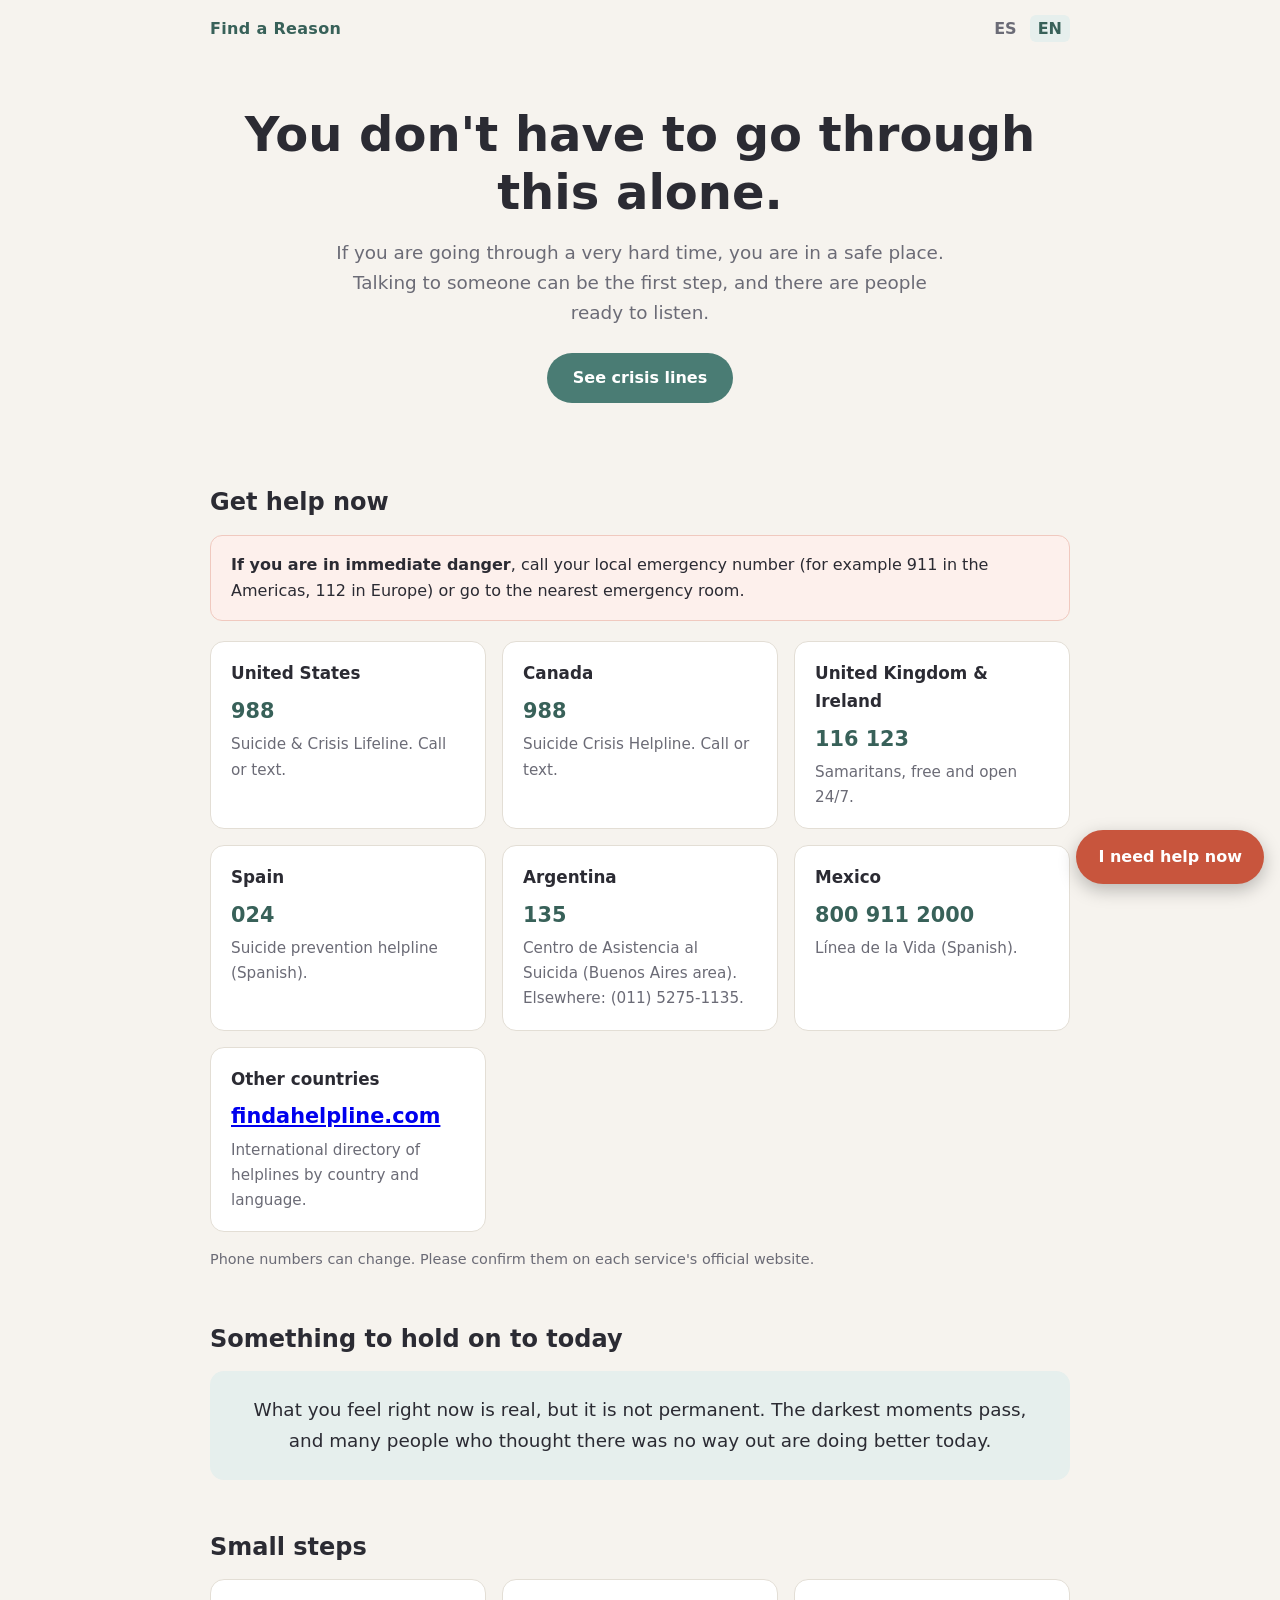
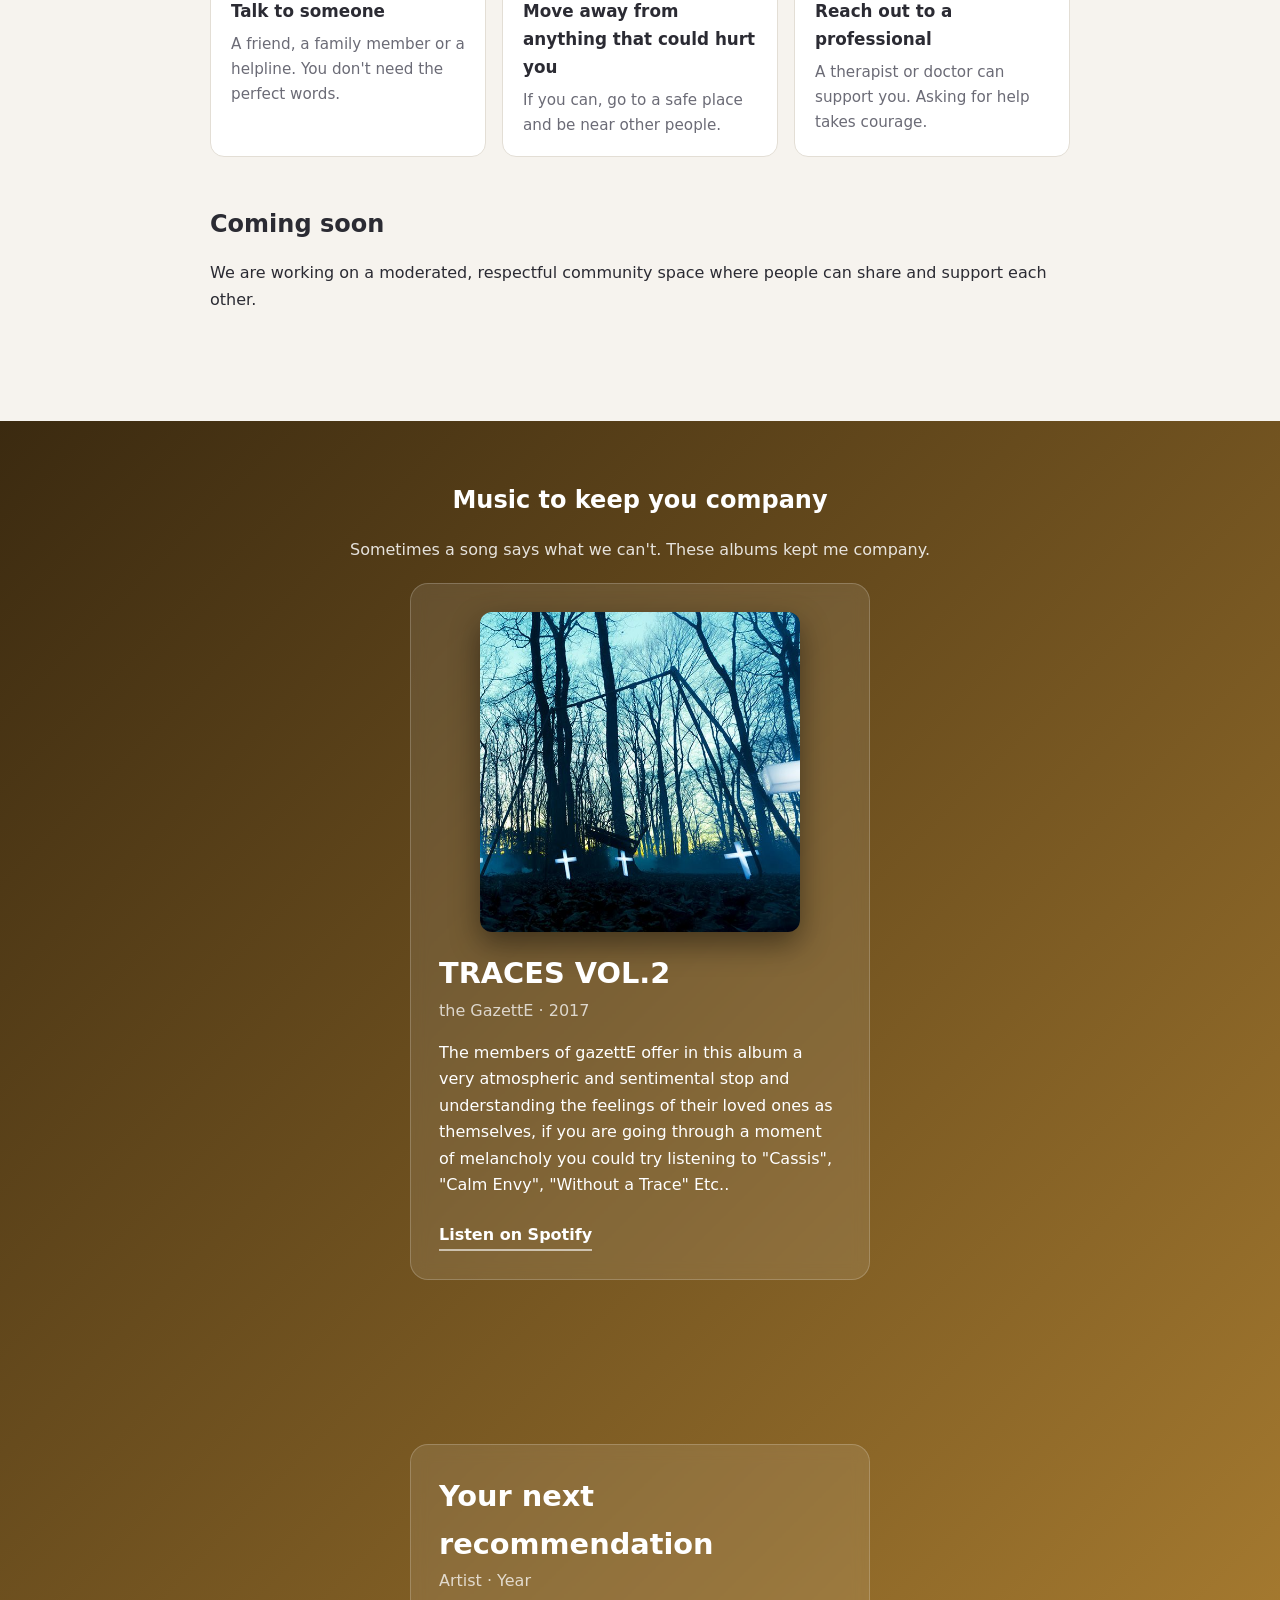
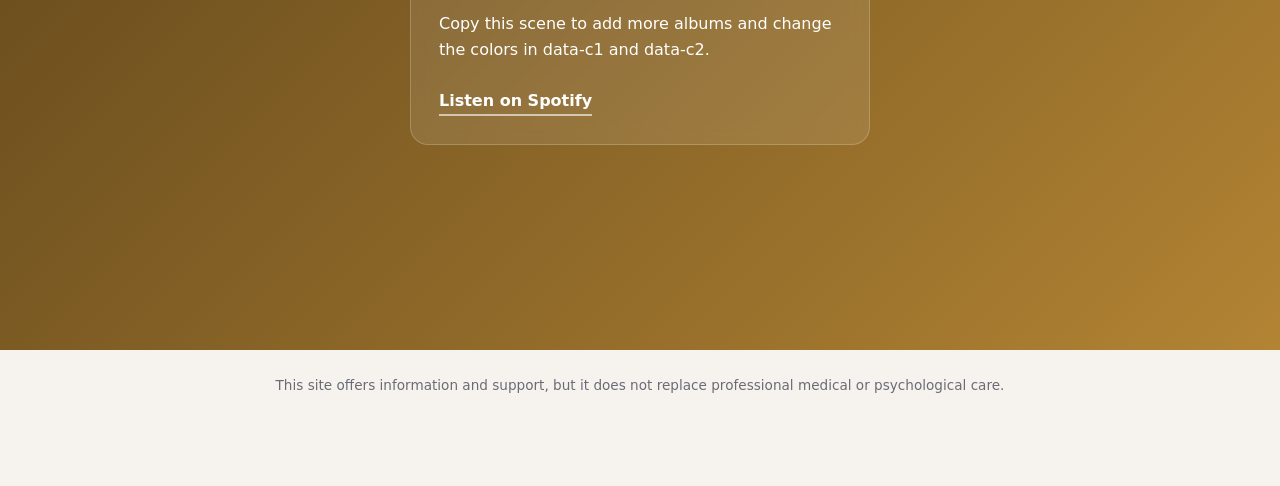
==== en.html @ a5d72fef "primera version" ====
<!DOCTYPE html>
<html lang="en">
<head>
    <meta charset="UTF-8">
    <meta name="viewport" content="width=device-width, initial-scale=1.0">
    <title>Find a Reason | Support in difficult moments</title>
    <meta name="description" content="If you are going through a hard time, you are not alone. Find crisis lines and support in your country.">
    <link rel="alternate" hreflang="es" href="index.html">
    <link rel="alternate" hreflang="en" href="en.html">
    <link rel="stylesheet" href="style.css">
</head>
<body>

    <header class="topbar">
        <span class="brand">Find a Reason</span>
        <nav class="lang" aria-label="Language">
            <a href="index.html" hreflang="es">ES</a>
            <a href="en.html" class="active" hreflang="en">EN</a>
        </nav>
    </header>

    <a href="#help" class="help-fab">I need help now</a>

    <section class="hero">
        <h1>You don't have to go through this alone.</h1>
        <p>If you are going through a very hard time, you are in a safe place. Talking to someone can be the first step, and there are people ready to listen.</p>
        <a href="#help" class="btn">See crisis lines</a>
    </section>

    <main>

        <section id="help">
            <h2>Get help now</h2>
            <div class="emergency">
                <strong>If you are in immediate danger</strong>, call your local emergency number (for example 911 in the Americas, 112 in Europe) or go to the nearest emergency room.
            </div>

            <div class="grid">
                <div class="card">
                    <h3>United States</h3>
                    <div class="num">988</div>
                    <p>Suicide &amp; Crisis Lifeline. Call or text.</p>
                </div>
                <div class="card">
                    <h3>Canada</h3>
                    <div class="num">988</div>
                    <p>Suicide Crisis Helpline. Call or text.</p>
                </div>
                <div class="card">
                    <h3>United Kingdom &amp; Ireland</h3>
                    <div class="num">116 123</div>
                    <p>Samaritans, free and open 24/7.</p>
                </div>
                <div class="card">
                    <h3>Spain</h3>
                    <div class="num">024</div>
                    <p>Suicide prevention helpline (Spanish).</p>
                </div>
                <div class="card">
                    <h3>Argentina</h3>
                    <div class="num">135</div>
                    <p>Centro de Asistencia al Suicida (Buenos Aires area). Elsewhere: (011) 5275-1135.</p>
                </div>
                <div class="card">
                    <h3>Mexico</h3>
                    <div class="num">800 911 2000</div>
                    <p>Línea de la Vida (Spanish).</p>
                </div>
                <div class="card">
                    <h3>Other countries</h3>
                    <div class="num"><a href="https://findahelpline.com" target="_blank" rel="noopener">findahelpline.com</a></div>
                    <p>International directory of helplines by country and language.</p>
                </div>
            </div>

            <p class="note">Phone numbers can change. Please confirm them on each service's official website.</p>
        </section>

        <section>
            <h2>Something to hold on to today</h2>
            <div class="quote">
                What you feel right now is real, but it is not permanent. The darkest moments pass, and many people who thought there was no way out are doing better today.
            </div>
        </section>

        <section>
            <h2>Small steps</h2>
            <div class="grid">
                <div class="card">
                    <h3>Talk to someone</h3>
                    <p>A friend, a family member or a helpline. You don't need the perfect words.</p>
                </div>
                <div class="card">
                    <h3>Move away from anything that could hurt you</h3>
                    <p>If you can, go to a safe place and be near other people.</p>
                </div>
                <div class="card">
                    <h3>Reach out to a professional</h3>
                    <p>A therapist or doctor can support you. Asking for help takes courage.</p>
                </div>
            </div>
        </section>

        <section>
            <h2>Coming soon</h2>
            <p>We are working on a moderated, respectful community space where people can share and support each other.</p>
        </section>

    </main>

    <section class="music" id="music">
        <div class="music-head">
            <h2>Music to keep you company</h2>
            <p>Sometimes a song says what we can't. These albums kept me company.</p>
        </div>

        <article class="scene" data-c1="#0b2238" data-c2="#1b6ca8">
            <div class="album-card">
                <img class="cover" src="traces.jpg" alt="Album cover of TRACES VOL.2 by the GazettE" loading="lazy">
                <h3>TRACES VOL.2</h3>
                <span>the GazettE · 2017</span>
                <p>The members of gazettE offer in this album a very atmospheric and sentimental stop and understanding the feelings of their loved ones as themselves, if you are going through a moment of melancholy you could try listening to "Cassis", "Calm Envy", "Without a Trace" Etc..</p>
                <a href="https://open.spotify.com/search/TRACES%20VOL.2%20the%20GazettE" target="_blank" rel="noopener">Listen on Spotify</a>
            </div>
        </article>

        <article class="scene" data-c1="#3b2a10" data-c2="#d09a3c">
            <div class="album-card">
                <h3>Your next recommendation</h3>
                <span>Artist · Year</span>
                <p>Copy this scene to add more albums and change the colors in data-c1 and data-c2.</p>
                <a href="https://open.spotify.com" target="_blank" rel="noopener">Listen on Spotify</a>
            </div>
        </article>
    </section>

    <footer>
        This site offers information and support, but it does not replace professional medical or psychological care.
    </footer>

    <script>
      const music = document.querySelector('.music');
      const scenes = document.querySelectorAll('.scene');

      const observer = new IntersectionObserver((entries) => {
        entries.forEach((entry) => {
          if (entry.isIntersecting) {
            music.style.setProperty('--c1', entry.target.dataset.c1);
            music.style.setProperty('--c2', entry.target.dataset.c2);
            scenes.forEach((s) => s.classList.toggle('active', s === entry.target));
          }
        });
      }, { threshold: 0.6 });

      scenes.forEach((s) => observer.observe(s));
    </script>

</body>
</html>
---- style.css ----
:root {
  --bg: #f6f3ee;
  --card: #ffffff;
  --text: #2b2b33;
  --muted: #6b6b76;
  --accent: #4a7c74;
  --accent-dark: #386159;
  --help: #c8553d;
  --help-dark: #a84330;
  --border: #e3ded5;
}

* { box-sizing: border-box; }

html { scroll-behavior: smooth; }

body {
  margin: 0;
  font-family: "Segoe UI", system-ui, -apple-system, Roboto, Arial, sans-serif;
  background: var(--bg);
  color: var(--text);
  line-height: 1.65;
}

.topbar {
  display: flex;
  justify-content: space-between;
  align-items: center;
  max-width: 900px;
  margin: 0 auto;
  padding: 16px 20px;
}

.brand {
  font-weight: 700;
  letter-spacing: 0.02em;
  color: var(--accent-dark);
}

.lang a {
  text-decoration: none;
  color: var(--muted);
  font-weight: 600;
  padding: 4px 8px;
  border-radius: 6px;
}

.lang a.active,
.lang a:hover {
  color: var(--accent-dark);
  background: #e6efed;
}

.hero {
  max-width: 900px;
  margin: 0 auto;
  padding: 48px 20px 32px;
  text-align: center;
}

.hero h1 {
  font-size: clamp(1.9rem, 5vw, 3rem);
  line-height: 1.2;
  margin: 0 0 16px;
}

.hero p {
  font-size: 1.15rem;
  color: var(--muted);
  max-width: 620px;
  margin: 0 auto 24px;
}

.btn {
  display: inline-block;
  background: var(--accent);
  color: #fff;
  text-decoration: none;
  padding: 12px 26px;
  border-radius: 999px;
  font-weight: 600;
}

.btn:hover { background: var(--accent-dark); }

main {
  max-width: 900px;
  margin: 0 auto;
  padding: 0 20px 60px;
}

section { margin: 48px 0; }

h2 {
  font-size: 1.5rem;
  margin: 0 0 12px;
}

.emergency {
  background: #fdf0ec;
  border: 1px solid #f0c9bf;
  border-radius: 12px;
  padding: 16px 20px;
  margin-bottom: 20px;
}

.grid {
  display: grid;
  grid-template-columns: repeat(auto-fit, minmax(240px, 1fr));
  gap: 16px;
}

.card {
  background: var(--card);
  border: 1px solid var(--border);
  border-radius: 14px;
  padding: 18px 20px;
}

.card h3 { margin: 0 0 6px; font-size: 1.05rem; }
.card .num { font-size: 1.3rem; font-weight: 700; color: var(--accent-dark); }
.card p { margin: 4px 0 0; color: var(--muted); font-size: 0.95rem; }

.note {
  font-size: 0.9rem;
  color: var(--muted);
  margin-top: 16px;
}

.quote {
  background: #e6efed;
  border-radius: 14px;
  padding: 24px;
  font-size: 1.15rem;
  text-align: center;
}

.help-fab {
  position: fixed;
  right: 16px;
  bottom: 16px;
  background: var(--help);
  color: #fff;
  text-decoration: none;
  font-weight: 700;
  padding: 14px 22px;
  border-radius: 999px;
  box-shadow: 0 6px 18px rgba(0, 0, 0, 0.25);
  z-index: 10;
}

.help-fab:hover { background: var(--help-dark); }

footer {
  text-align: center;
  color: var(--muted);
  font-size: 0.85rem;
  padding: 24px 20px 90px;
}

/* ---------- Sección de música ---------- */

@property --c1 { syntax: "<color>"; inherits: true; initial-value: #0b2238; }
@property --c2 { syntax: "<color>"; inherits: true; initial-value: #1b6ca8; }

.music {
  --c1: #0b2238;
  --c2: #1b6ca8;
  margin: 0;
  background: linear-gradient(135deg, var(--c1), var(--c2), var(--c1));
  background-size: 250% 250%;
  animation: flow 14s ease-in-out infinite;
  transition: --c1 1.4s ease, --c2 1.4s ease;
  color: #fff;
  padding: 60px 20px 40px;
}

@keyframes flow {
  0%   { background-position: 0% 50%; }
  50%  { background-position: 100% 50%; }
  100% { background-position: 0% 50%; }
}

.music-head {
  max-width: 700px;
  margin: 0 auto 20px;
  text-align: center;
}

.music-head p { opacity: 0.85; }

.scene {
  min-height: 70vh;
  display: flex;
  align-items: center;
  justify-content: center;
}

.album-card {
  max-width: 460px;
  background: rgba(255, 255, 255, 0.1);
  backdrop-filter: blur(8px);
  border: 1px solid rgba(255, 255, 255, 0.2);
  border-radius: 18px;
  padding: 28px;
  opacity: 0.35;
  transform: translateY(30px) scale(0.97);
  transition: opacity 0.8s ease, transform 0.8s ease;
}

.scene.active .album-card {
  opacity: 1;
  transform: translateY(0) scale(1);
}

.album-card h3 { margin: 0; font-size: 1.8rem; }
.album-card span { display: block; opacity: 0.75; margin-bottom: 12px; }

.album-card a {
  display: inline-block;
  margin-top: 8px;
  color: #fff;
  font-weight: 600;
  border-bottom: 2px solid rgba(255, 255, 255, 0.6);
  text-decoration: none;
}

.cover {
  display: block;
  width: 100%;
  max-width: 320px;
  aspect-ratio: 1 / 1;
  object-fit: cover;
  margin: 0 auto 18px;
  border-radius: 12px;
  box-shadow: 0 12px 30px rgba(0, 0, 0, 0.45);
}

@media (prefers-reduced-motion: reduce) {
  .music { animation: none; }
  .album-card { transition: none; }
}
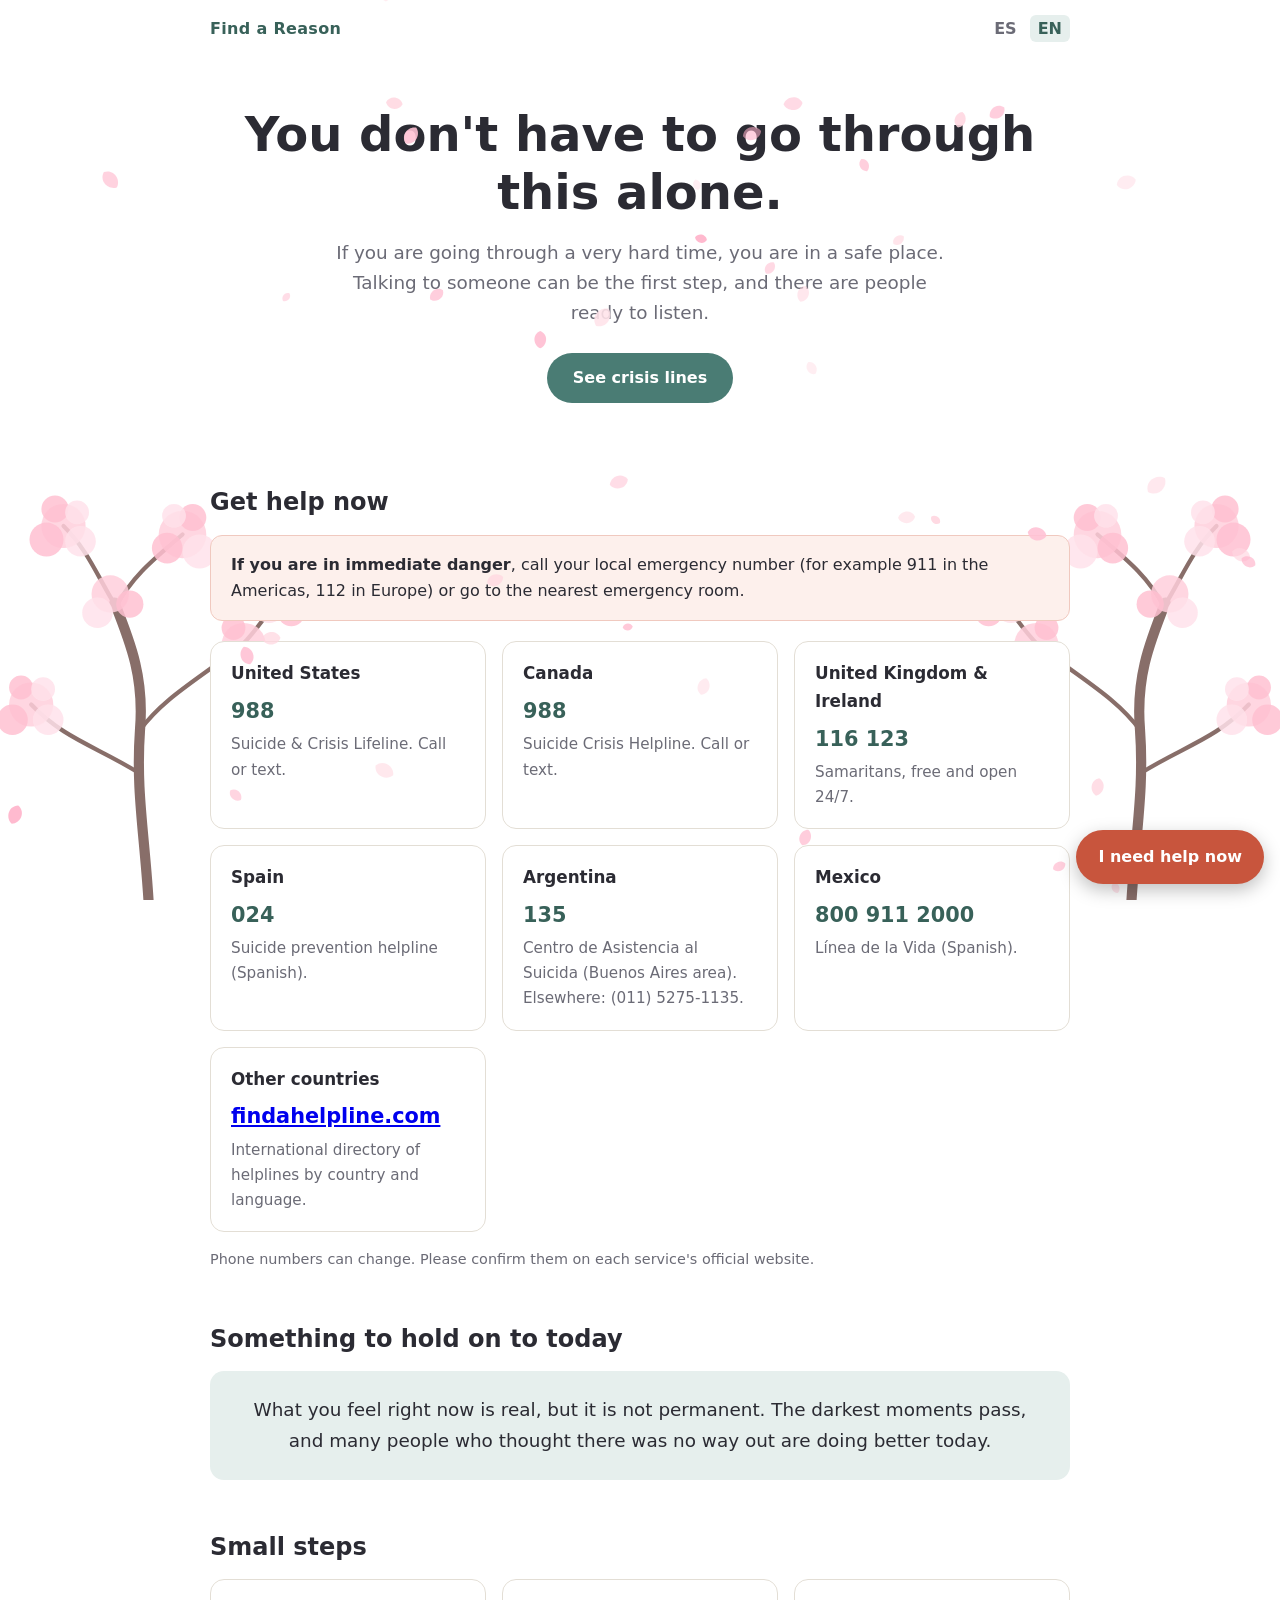
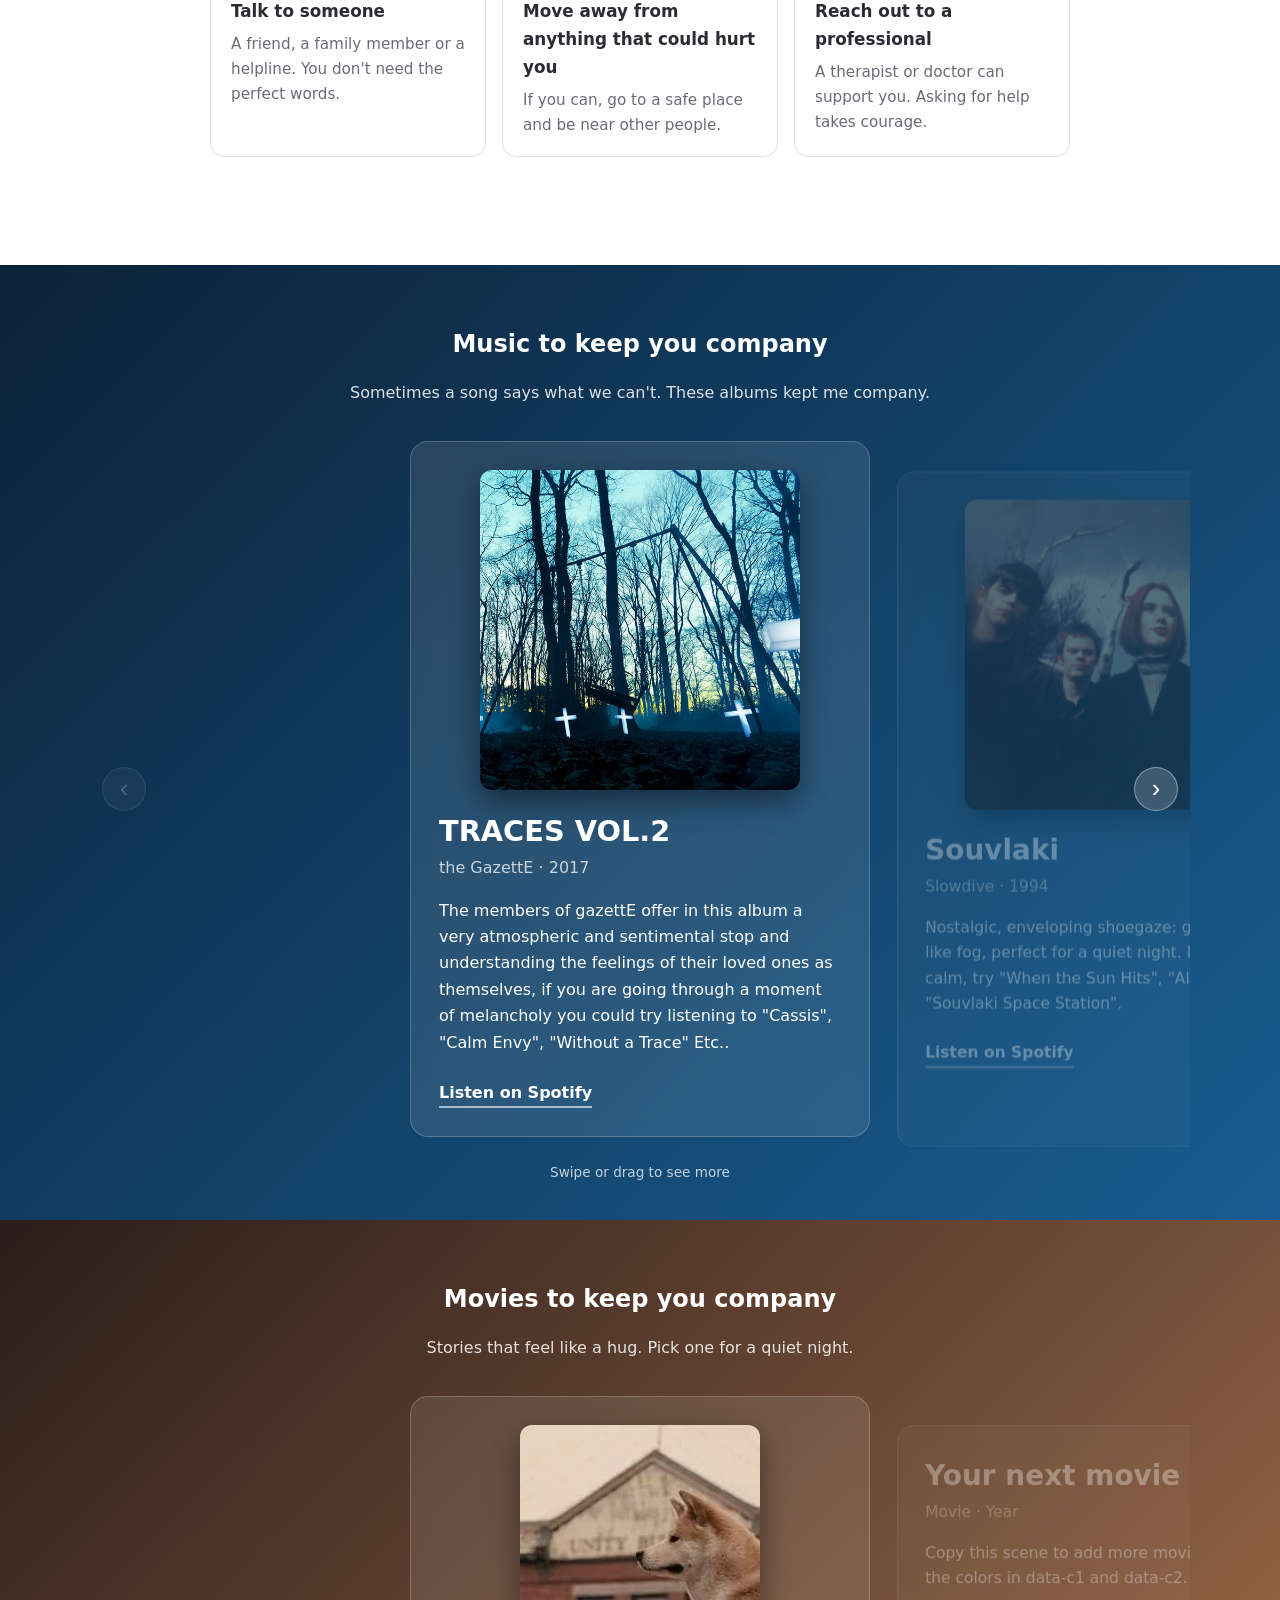
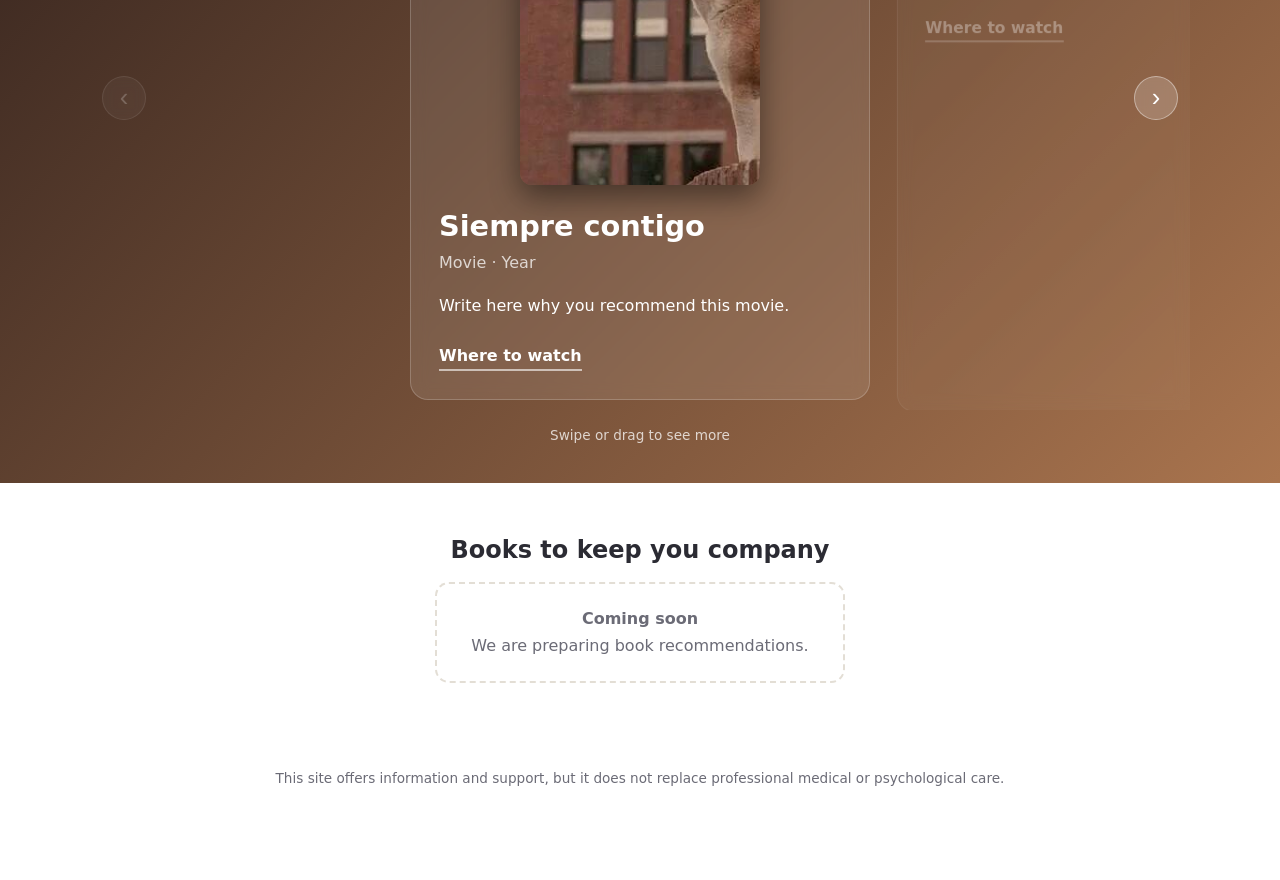
==== commit 6e39fa5a: "Update1" ====
--- a/en.html
+++ b/en.html
@@ -11,6 +11,58 @@
 </head>
 <body>
 
+    <!-- Background: petals and sakura trees -->
+    <canvas id="sakura" aria-hidden="true"></canvas>
+
+    <svg width="0" height="0" style="position:absolute" aria-hidden="true">
+        <defs>
+            <g id="sakura-tree">
+                <path class="trunk" d="M210 600 C205 520 195 470 200 400 C205 340 190 300 170 250"/>
+                <path class="trunk thin" d="M200 400 C230 360 270 340 320 300"/>
+                <path class="trunk thin" d="M198 450 C150 420 110 410 72 370"/>
+                <path class="trunk thin" d="M172 255 C150 220 140 190 110 160"/>
+                <path class="trunk thin" d="M172 255 C190 220 215 200 250 170"/>
+                <path class="trunk thin" d="M320 300 C340 280 350 260 370 240"/>
+                <g class="bloom">
+                    <circle class="b1" cx="110" cy="160" r="26"/>
+                    <circle class="b2" cx="90" cy="176" r="20"/>
+                    <circle class="b3" cx="130" cy="178" r="18"/>
+                    <circle class="b2" cx="100" cy="140" r="16"/>
+                    <circle class="b3" cx="126" cy="144" r="14"/>
+
+                    <circle class="b1" cx="250" cy="170" r="28"/>
+                    <circle class="b3" cx="270" cy="190" r="20"/>
+                    <circle class="b2" cx="232" cy="186" r="18"/>
+                    <circle class="b2" cx="262" cy="150" r="16"/>
+                    <circle class="b3" cx="240" cy="148" r="14"/>
+
+                    <circle class="b1" cx="366" cy="240" r="24"/>
+                    <circle class="b2" cx="378" cy="262" r="16"/>
+                    <circle class="b3" cx="352" cy="256" r="18"/>
+                    <circle class="b2" cx="374" cy="220" r="14"/>
+
+                    <circle class="b1" cx="322" cy="300" r="26"/>
+                    <circle class="b3" cx="300" cy="318" r="18"/>
+                    <circle class="b2" cx="340" cy="320" r="18"/>
+                    <circle class="b2" cx="310" cy="280" r="14"/>
+
+                    <circle class="b1" cx="72" cy="370" r="26"/>
+                    <circle class="b2" cx="50" cy="388" r="18"/>
+                    <circle class="b3" cx="92" cy="388" r="18"/>
+                    <circle class="b2" cx="60" cy="350" r="14"/>
+                    <circle class="b3" cx="86" cy="352" r="14"/>
+
+                    <circle class="b1" cx="165" cy="240" r="22"/>
+                    <circle class="b3" cx="150" cy="262" r="18"/>
+                    <circle class="b2" cx="188" cy="252" r="16"/>
+                </g>
+            </g>
+        </defs>
+    </svg>
+
+    <svg class="tree tree-left" viewBox="0 0 400 600" aria-hidden="true"><g class="sway"><use href="#sakura-tree"/></g></svg>
+    <svg class="tree tree-right" viewBox="0 0 400 600" aria-hidden="true"><g class="sway"><use href="#sakura-tree"/></g></svg>
+
     <header class="topbar">
         <span class="brand">Find a Reason</span>
         <nav class="lang" aria-label="Language">
@@ -101,37 +153,97 @@
             </div>
         </section>
 
-        <section>
-            <h2>Coming soon</h2>
-            <p>We are working on a moderated, respectful community space where people can share and support each other.</p>
-        </section>
-
     </main>
 
-    <section class="music" id="music">
-        <div class="music-head">
+    <!-- ===== MUSIC ===== -->
+    <section class="showcase music" id="music">
+        <div class="showcase-head">
             <h2>Music to keep you company</h2>
             <p>Sometimes a song says what we can't. These albums kept me company.</p>
         </div>
 
-        <article class="scene" data-c1="#0b2238" data-c2="#1b6ca8">
-            <div class="album-card">
-                <img class="cover" src="traces.jpg" alt="Album cover of TRACES VOL.2 by the GazettE" loading="lazy">
-                <h3>TRACES VOL.2</h3>
-                <span>the GazettE · 2017</span>
-                <p>The members of gazettE offer in this album a very atmospheric and sentimental stop and understanding the feelings of their loved ones as themselves, if you are going through a moment of melancholy you could try listening to "Cassis", "Calm Envy", "Without a Trace" Etc..</p>
-                <a href="https://open.spotify.com/search/TRACES%20VOL.2%20the%20GazettE" target="_blank" rel="noopener">Listen on Spotify</a>
-            </div>
-        </article>
-
-        <article class="scene" data-c1="#3b2a10" data-c2="#d09a3c">
-            <div class="album-card">
-                <h3>Your next recommendation</h3>
-                <span>Artist · Year</span>
-                <p>Copy this scene to add more albums and change the colors in data-c1 and data-c2.</p>
-                <a href="https://open.spotify.com" target="_blank" rel="noopener">Listen on Spotify</a>
-            </div>
-        </article>
+        <div class="carousel">
+            <button class="arrow prev" type="button" aria-label="Previous">&#8249;</button>
+            <div class="track" tabindex="0" aria-label="Recommended albums">
+
+                <article class="slide" data-c1="#0b2238" data-c2="#1b6ca8">
+                    <div class="album-card">
+                        <img class="cover" src="traces.jpg" alt="Album cover of TRACES VOL.2 by the GazettE" draggable="false" loading="lazy" onerror="this.style.display='none'">
+                        <h3>TRACES VOL.2</h3>
+                        <span>the GazettE · 2017</span>
+                        <p>The members of gazettE offer in this album a very atmospheric and sentimental stop and understanding the feelings of their loved ones as themselves, if you are going through a moment of melancholy you could try listening to "Cassis", "Calm Envy", "Without a Trace" Etc..</p>
+                        <a href="https://open.spotify.com/search/TRACES%20VOL.2%20the%20GazettE" target="_blank" rel="noopener">Listen on Spotify</a>
+                    </div>
+                </article>
+
+                <article class="slide" data-c1="#2a1f33" data-c2="#b98aa8">
+                    <div class="album-card">
+                        <img class="cover" src="souvlaki.jpg" alt="Album cover of Souvlaki by Slowdive" draggable="false" loading="lazy" onerror="this.style.display='none'">
+                        <h3>Souvlaki</h3>
+                        <span>Slowdive · 1994</span>
+                        <p>Nostalgic, enveloping shoegaze: guitars that float like fog, perfect for a quiet night. If you need calm, try "When the Sun Hits", "Alison" and "Souvlaki Space Station".</p>
+                        <a href="https://open.spotify.com/search/Souvlaki%20Slowdive" target="_blank" rel="noopener">Listen on Spotify</a>
+                    </div>
+                </article>
+
+                <article class="slide" data-c1="#3b2a10" data-c2="#d09a3c">
+                    <div class="album-card">
+                        <h3>Your next recommendation</h3>
+                        <span>Artist · Year</span>
+                        <p>Copy this scene to add more albums and change the colors in data-c1 and data-c2.</p>
+                        <a href="https://open.spotify.com" target="_blank" rel="noopener">Listen on Spotify</a>
+                    </div>
+                </article>
+
+            </div>
+            <button class="arrow next" type="button" aria-label="Next">&#8250;</button>
+        </div>
+        <p class="hint">Swipe or drag to see more</p>
+    </section>
+
+    <!-- ===== MOVIES ===== -->
+    <section class="showcase movies" id="movies">
+        <div class="showcase-head">
+            <h2>Movies to keep you company</h2>
+            <p>Stories that feel like a hug. Pick one for a quiet night.</p>
+        </div>
+
+        <div class="carousel">
+            <button class="arrow prev" type="button" aria-label="Previous">&#8249;</button>
+            <div class="track" tabindex="0" aria-label="Recommended movies">
+
+                <article class="slide" data-c1="#2b1d1a" data-c2="#c98a5b">
+                    <div class="album-card">
+                        <img class="cover poster" src="siempre-contigo.jpg" alt="Poster of the movie Siempre contigo" draggable="false" loading="lazy" onerror="this.style.display='none'">
+                        <h3>Siempre contigo</h3>
+                        <span>Movie · Year</span>
+                        <p>Write here why you recommend this movie.</p>
+                        <a href="https://www.google.com/search?q=Siempre+contigo+movie+where+to+watch" target="_blank" rel="noopener">Where to watch</a>
+                    </div>
+                </article>
+
+                <article class="slide" data-c1="#1d2b2a" data-c2="#5fa39a">
+                    <div class="album-card">
+                        <h3>Your next movie</h3>
+                        <span>Movie · Year</span>
+                        <p>Copy this scene to add more movies and change the colors in data-c1 and data-c2.</p>
+                        <a href="https://www.google.com/search?q=comforting+movies" target="_blank" rel="noopener">Where to watch</a>
+                    </div>
+                </article>
+
+            </div>
+            <button class="arrow next" type="button" aria-label="Next">&#8250;</button>
+        </div>
+        <p class="hint">Swipe or drag to see more</p>
+    </section>
+
+    <!-- ===== BOOKS ===== -->
+    <section class="books" id="books">
+        <h2>Books to keep you company</h2>
+        <div class="soon">
+            <strong>Coming soon</strong><br>
+            We are preparing book recommendations.
+        </div>
     </section>
 
     <footer>
@@ -139,20 +251,170 @@
     </footer>
 
     <script>
-      const music = document.querySelector('.music');
-      const scenes = document.querySelectorAll('.scene');
-
-      const observer = new IntersectionObserver((entries) => {
-        entries.forEach((entry) => {
-          if (entry.isIntersecting) {
-            music.style.setProperty('--c1', entry.target.dataset.c1);
-            music.style.setProperty('--c2', entry.target.dataset.c2);
-            scenes.forEach((s) => s.classList.toggle('active', s === entry.target));
-          }
+    /* ---------- Sakura petals ---------- */
+    (function () {
+      var canvas = document.getElementById('sakura');
+      if (!canvas) return;
+      if (window.matchMedia('(prefers-reduced-motion: reduce)').matches) {
+        canvas.style.display = 'none';
+        return;
+      }
+      var ctx = canvas.getContext('2d');
+      var colors = ['#ffd6e0', '#ffc2d4', '#ffb0c8', '#ffe3ea'];
+      var w = 0, h = 0, petals = [];
+
+      function newPetal(randomY) {
+        return {
+          x: Math.random() * w,
+          y: randomY ? Math.random() * h : -20,
+          size: 5 + Math.random() * 6,
+          speed: 0.4 + Math.random() * 0.9,
+          sway: 0.3 + Math.random() * 0.9,
+          phase: Math.random() * Math.PI * 2,
+          rot: Math.random() * Math.PI * 2,
+          rotSpeed: (Math.random() - 0.5) * 0.03,
+          alpha: 0.55 + Math.random() * 0.35,
+          color: colors[Math.floor(Math.random() * colors.length)]
+        };
+      }
+
+      function resize() {
+        var dpr = window.devicePixelRatio || 1;
+        w = window.innerWidth;
+        h = window.innerHeight;
+        canvas.width = w * dpr;
+        canvas.height = h * dpr;
+        canvas.style.width = w + 'px';
+        canvas.style.height = h + 'px';
+        ctx.setTransform(dpr, 0, 0, dpr, 0, 0);
+        var count = Math.round(Math.min(45, Math.max(16, w / 32)));
+        while (petals.length < count) petals.push(newPetal(true));
+        petals.length = count;
+      }
+
+      function draw() {
+        ctx.clearRect(0, 0, w, h);
+        petals.forEach(function (p) {
+          p.y += p.speed;
+          p.phase += 0.012;
+          p.x += Math.sin(p.phase) * p.sway + 0.25;
+          p.rot += p.rotSpeed;
+          if (p.y > h + 20) { p.y = -20; p.x = Math.random() * w; }
+          if (p.x > w + 30) p.x = -20;
+          if (p.x < -30) p.x = w + 20;
+
+          var s = p.size;
+          ctx.save();
+          ctx.translate(p.x, p.y);
+          ctx.rotate(p.rot);
+          ctx.globalAlpha = p.alpha;
+          ctx.fillStyle = p.color;
+          ctx.beginPath();
+          ctx.moveTo(0, -s);
+          ctx.bezierCurveTo(s, -s * 0.6, s * 0.8, s * 0.7, 0, s);
+          ctx.bezierCurveTo(-s * 0.8, s * 0.7, -s, -s * 0.6, 0, -s);
+          ctx.fill();
+          ctx.restore();
         });
-      }, { threshold: 0.6 });
-
-      scenes.forEach((s) => observer.observe(s));
+        requestAnimationFrame(draw);
+      }
+
+      window.addEventListener('resize', resize);
+      resize();
+      draw();
+    })();
+
+    /* ---------- Carousels (music and movies) ---------- */
+    document.querySelectorAll('.showcase').forEach(function (section) {
+      var track = section.querySelector('.track');
+      var slides = Array.prototype.slice.call(section.querySelectorAll('.slide'));
+      var prev = section.querySelector('.prev');
+      var next = section.querySelector('.next');
+      if (!track || !slides.length) return;
+
+      var current = null;
+      var ticking = false;
+
+      function nearest() {
+        var center = track.scrollLeft + track.clientWidth / 2;
+        var best = slides[0], bestDist = Infinity;
+        slides.forEach(function (s) {
+          var d = Math.abs(s.offsetLeft + s.offsetWidth / 2 - center);
+          if (d < bestDist) { bestDist = d; best = s; }
+        });
+        return best;
+      }
+
+      function setActive(slide) {
+        section.style.setProperty('--c1', slide.dataset.c1);
+        section.style.setProperty('--c2', slide.dataset.c2);
+        slides.forEach(function (s) { s.classList.toggle('active', s === slide); });
+      }
+
+      function update() {
+        var best = nearest();
+        if (best !== current) { current = best; setActive(best); }
+        prev.disabled = track.scrollLeft < 8;
+        next.disabled = track.scrollLeft + track.clientWidth >= track.scrollWidth - 8;
+      }
+
+      function step() {
+        var gap = parseFloat(getComputedStyle(track).columnGap) || 0;
+        return slides[0].getBoundingClientRect().width + gap;
+      }
+
+      track.addEventListener('scroll', function () {
+        if (ticking) return;
+        ticking = true;
+        requestAnimationFrame(function () { ticking = false; update(); });
+      });
+      window.addEventListener('resize', update);
+
+      prev.addEventListener('click', function () { track.scrollBy({ left: -step(), behavior: 'smooth' }); });
+      next.addEventListener('click', function () { track.scrollBy({ left: step(), behavior: 'smooth' }); });
+
+      /* Mouse drag */
+      var down = false, moved = false, startX = 0, startScroll = 0;
+
+      track.addEventListener('pointerdown', function (e) {
+        if (e.pointerType !== 'mouse' || e.button !== 0) return;
+        down = true;
+        moved = false;
+        startX = e.clientX;
+        startScroll = track.scrollLeft;
+      });
+
+      window.addEventListener('pointermove', function (e) {
+        if (!down) return;
+        var dx = e.clientX - startX;
+        if (!moved && Math.abs(dx) > 5) {
+          moved = true;
+          track.classList.add('dragging');
+        }
+        if (moved) track.scrollLeft = startScroll - dx;
+      });
+
+      window.addEventListener('pointerup', function () {
+        if (!down) return;
+        down = false;
+        if (moved) {
+          track.classList.remove('dragging');
+          var best = nearest();
+          track.scrollTo({
+            left: best.offsetLeft + best.offsetWidth / 2 - track.clientWidth / 2,
+            behavior: 'smooth'
+          });
+        }
+      });
+
+      track.addEventListener('click', function (e) {
+        if (moved) { e.preventDefault(); e.stopPropagation(); moved = false; }
+      }, true);
+
+      track.addEventListener('dragstart', function (e) { e.preventDefault(); });
+
+      update();
+    });
     </script>
 
 </body>
--- a/style.css
+++ b/style.css
@@ -1,5 +1,5 @@
 :root {
-  --bg: #f6f3ee;
+  --bg: #ffffff;
   --card: #ffffff;
   --text: #2b2b33;
   --muted: #6b6b76;
@@ -22,6 +22,12 @@
   line-height: 1.65;
 }
 
+/* Todo el contenido por encima de los árboles de fondo */
+header, .hero, main, footer, .showcase, .books {
+  position: relative;
+  z-index: 1;
+}
+
 .topbar {
   display: flex;
   justify-content: space-between;
@@ -158,12 +164,67 @@
   padding: 24px 20px 90px;
 }
 
-/* ---------- Sección de música ---------- */
+/* ---------- Fondo de sakuras ---------- */
+
+#sakura {
+  position: fixed;
+  inset: 0;
+  z-index: 5;
+  pointer-events: none;
+}
+
+.tree {
+  position: fixed;
+  bottom: 0;
+  width: min(34vw, 340px);
+  aspect-ratio: 2 / 3;
+  height: auto;
+  z-index: 0;
+  pointer-events: none;
+  opacity: 0.8;
+}
+
+.tree-left { left: -30px; }
+.tree-right { right: -30px; transform: scaleX(-1); }
+
+.sway {
+  transform-box: view-box;
+  transform-origin: 52% 100%;
+  animation: sway 7s ease-in-out infinite;
+}
+
+.tree-right .sway { animation-delay: -3s; }
+
+@keyframes sway {
+  0%, 100% { transform: rotate(-1.4deg); }
+  50%      { transform: rotate(1.4deg); }
+}
+
+.trunk {
+  fill: none;
+  stroke: #6b4a44;
+  stroke-width: 12;
+  stroke-linecap: round;
+}
+
+.trunk.thin { stroke-width: 5; }
+
+.b1 { fill: #ffc4d3; }
+.b2 { fill: #ffb0c6; }
+.b3 { fill: #ffdbe5; }
+
+.bloom circle { opacity: 0.85; }
+
+@media (max-width: 700px) {
+  .tree { width: 46vw; opacity: 0.45; }
+}
+
+/* ---------- Carruseles (música y películas) ---------- */
 
 @property --c1 { syntax: "<color>"; inherits: true; initial-value: #0b2238; }
 @property --c2 { syntax: "<color>"; inherits: true; initial-value: #1b6ca8; }
 
-.music {
+.showcase {
   --c1: #0b2238;
   --c2: #1b6ca8;
   margin: 0;
@@ -172,7 +233,12 @@
   animation: flow 14s ease-in-out infinite;
   transition: --c1 1.4s ease, --c2 1.4s ease;
   color: #fff;
-  padding: 60px 20px 40px;
+  padding: 60px 0 36px;
+}
+
+.showcase.movies {
+  --c1: #2b1d1a;
+  --c2: #c98a5b;
 }
 
 @keyframes flow {
@@ -181,36 +247,64 @@
   100% { background-position: 0% 50%; }
 }
 
-.music-head {
+.showcase-head {
   max-width: 700px;
-  margin: 0 auto 20px;
-  text-align: center;
-}
-
-.music-head p { opacity: 0.85; }
-
-.scene {
-  min-height: 70vh;
+  margin: 0 auto 24px;
+  padding: 0 20px;
+  text-align: center;
+}
+
+.showcase-head p { opacity: 0.85; }
+
+.carousel {
+  position: relative;
+  max-width: 1100px;
+  margin: 0 auto;
+}
+
+.track {
+  position: relative;
   display: flex;
-  align-items: center;
-  justify-content: center;
+  gap: 20px;
+  overflow-x: auto;
+  scroll-snap-type: x mandatory;
+  scroll-behavior: smooth;
+  padding: 10px calc(50% - min(230px, 42vw));
+  scrollbar-width: none;
+  cursor: grab;
+  -webkit-overflow-scrolling: touch;
+}
+
+.track::-webkit-scrollbar { display: none; }
+
+.track.dragging {
+  scroll-snap-type: none;
+  scroll-behavior: auto;
+  cursor: grabbing;
+  user-select: none;
+}
+
+.slide {
+  flex: 0 0 min(460px, 84vw);
+  scroll-snap-align: center;
+  display: flex;
 }
 
 .album-card {
-  max-width: 460px;
+  flex: 1;
   background: rgba(255, 255, 255, 0.1);
   backdrop-filter: blur(8px);
   border: 1px solid rgba(255, 255, 255, 0.2);
   border-radius: 18px;
   padding: 28px;
   opacity: 0.35;
-  transform: translateY(30px) scale(0.97);
+  transform: translateY(20px) scale(0.97);
   transition: opacity 0.8s ease, transform 0.8s ease;
 }
 
-.scene.active .album-card {
+.slide.active .album-card {
   opacity: 1;
-  transform: translateY(0) scale(1);
+  transform: none;
 }
 
 .album-card h3 { margin: 0; font-size: 1.8rem; }
@@ -234,9 +328,68 @@
   margin: 0 auto 18px;
   border-radius: 12px;
   box-shadow: 0 12px 30px rgba(0, 0, 0, 0.45);
-}
+  -webkit-user-drag: none;
+  user-select: none;
+}
+
+.cover.poster {
+  max-width: 240px;
+  aspect-ratio: 2 / 3;
+}
+
+.arrow {
+  position: absolute;
+  top: 50%;
+  transform: translateY(-50%);
+  z-index: 3;
+  width: 44px;
+  height: 44px;
+  border-radius: 50%;
+  border: 1px solid rgba(255, 255, 255, 0.4);
+  background: rgba(255, 255, 255, 0.18);
+  backdrop-filter: blur(6px);
+  color: #fff;
+  font-size: 1.6rem;
+  line-height: 1;
+  cursor: pointer;
+}
+
+.arrow:hover { background: rgba(255, 255, 255, 0.32); }
+.arrow:focus-visible { outline: 2px solid #fff; outline-offset: 2px; }
+.arrow:disabled { opacity: 0.25; cursor: default; }
+.arrow.prev { left: 12px; }
+.arrow.next { right: 12px; }
+
+.hint {
+  text-align: center;
+  font-size: 0.85rem;
+  opacity: 0.75;
+  margin: 14px 0 0;
+}
+
+/* ---------- Libros ---------- */
+
+.books {
+  max-width: 900px;
+  margin: 0 auto;
+  padding: 48px 20px 60px;
+  text-align: center;
+}
+
+.soon {
+  display: inline-block;
+  border: 2px dashed var(--border);
+  border-radius: 14px;
+  padding: 22px 34px;
+  color: var(--muted);
+  background: rgba(255, 255, 255, 0.75);
+}
+
+/* ---------- Accesibilidad ---------- */
 
 @media (prefers-reduced-motion: reduce) {
-  .music { animation: none; }
+  .showcase { animation: none; }
+  .sway { animation: none; }
   .album-card { transition: none; }
+  .track { scroll-behavior: auto; }
 }
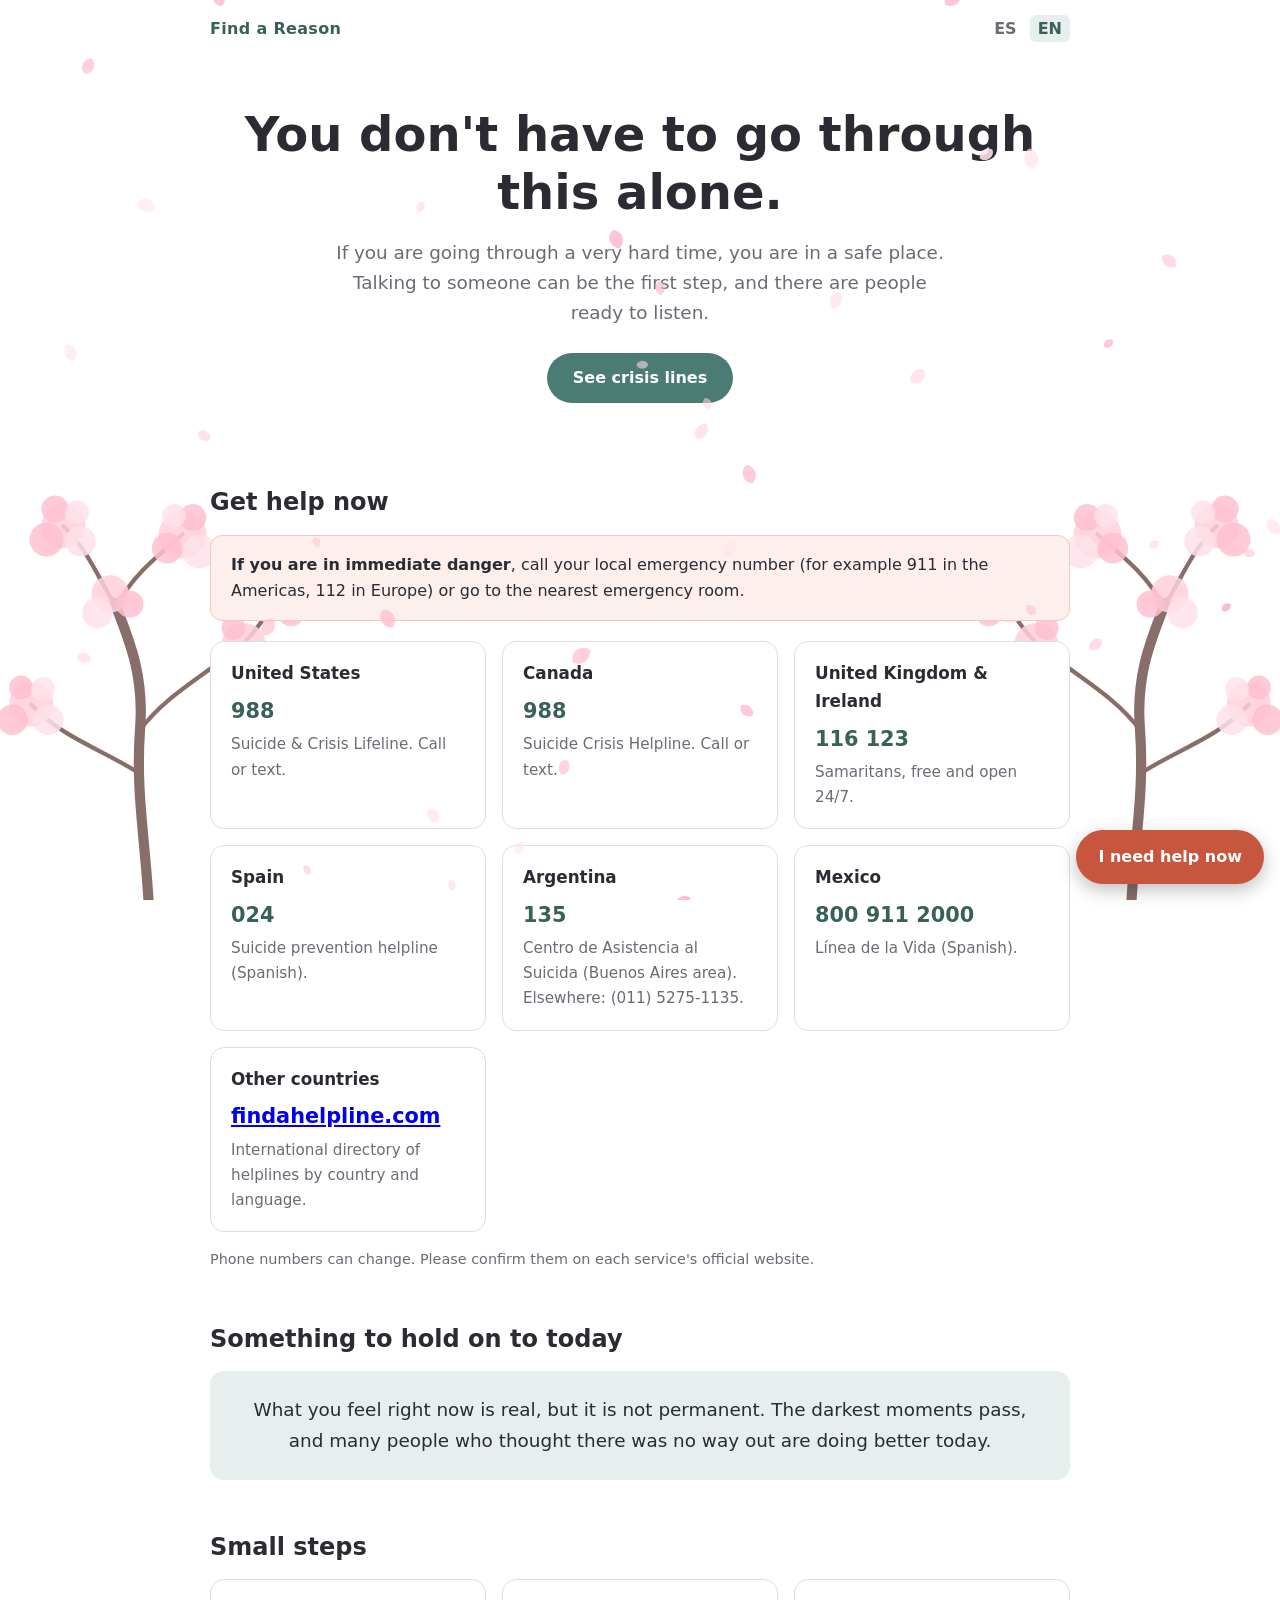
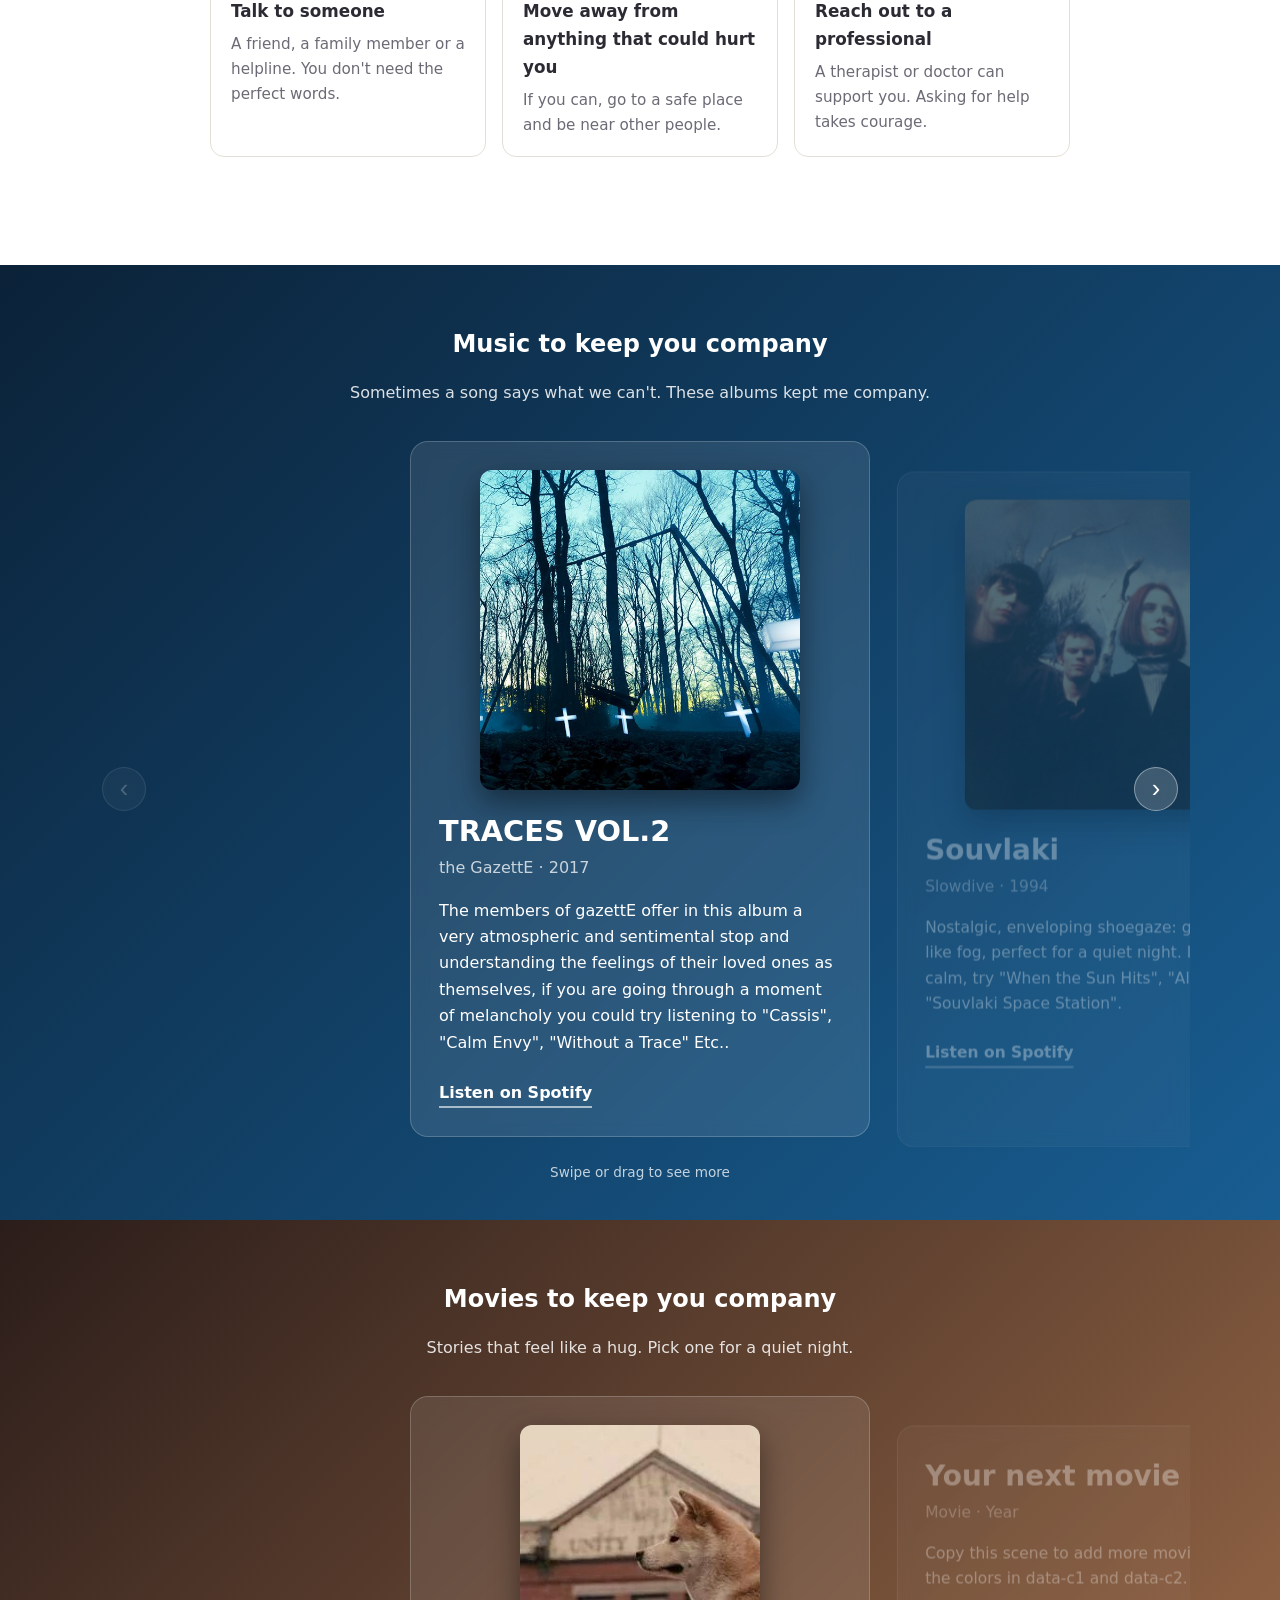
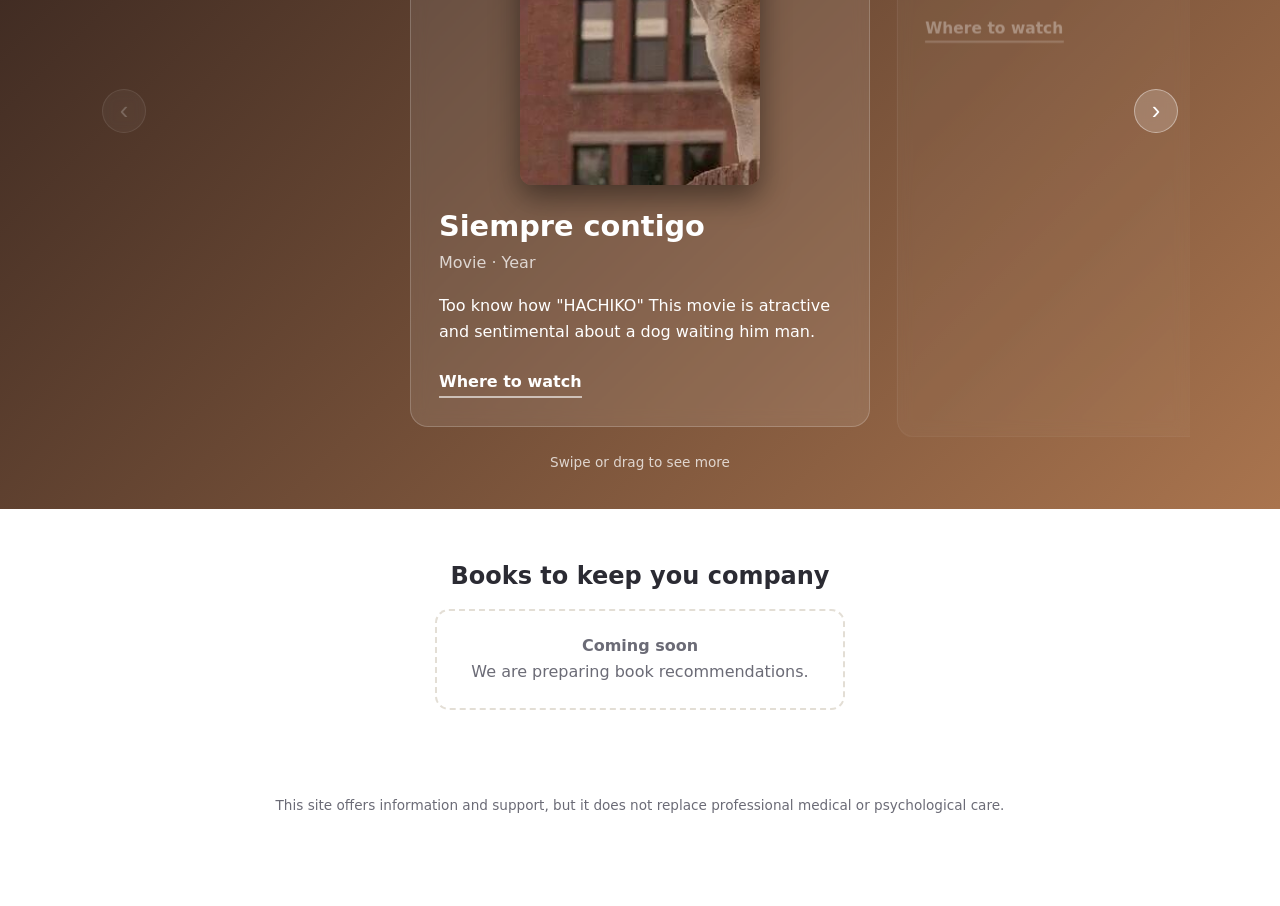
==== commit ac7e773b: "Actualización de estilos y versión" ====
--- a/en.html
+++ b/en.html
@@ -7,7 +7,7 @@
     <meta name="description" content="If you are going through a hard time, you are not alone. Find crisis lines and support in your country.">
     <link rel="alternate" hreflang="es" href="index.html">
     <link rel="alternate" hreflang="en" href="en.html">
-    <link rel="stylesheet" href="style.css">
+    <link rel="stylesheet" href="style.css?v=1.0">
 </head>
 <body>
 
@@ -217,7 +217,7 @@
                         <img class="cover poster" src="siempre-contigo.jpg" alt="Poster of the movie Siempre contigo" draggable="false" loading="lazy" onerror="this.style.display='none'">
                         <h3>Siempre contigo</h3>
                         <span>Movie · Year</span>
-                        <p>Write here why you recommend this movie.</p>
+                        <p>Too know how "HACHIKO" This movie is atractive and sentimental about a dog waiting him man.</p>
                         <a href="https://www.google.com/search?q=Siempre+contigo+movie+where+to+watch" target="_blank" rel="noopener">Where to watch</a>
                     </div>
                 </article>
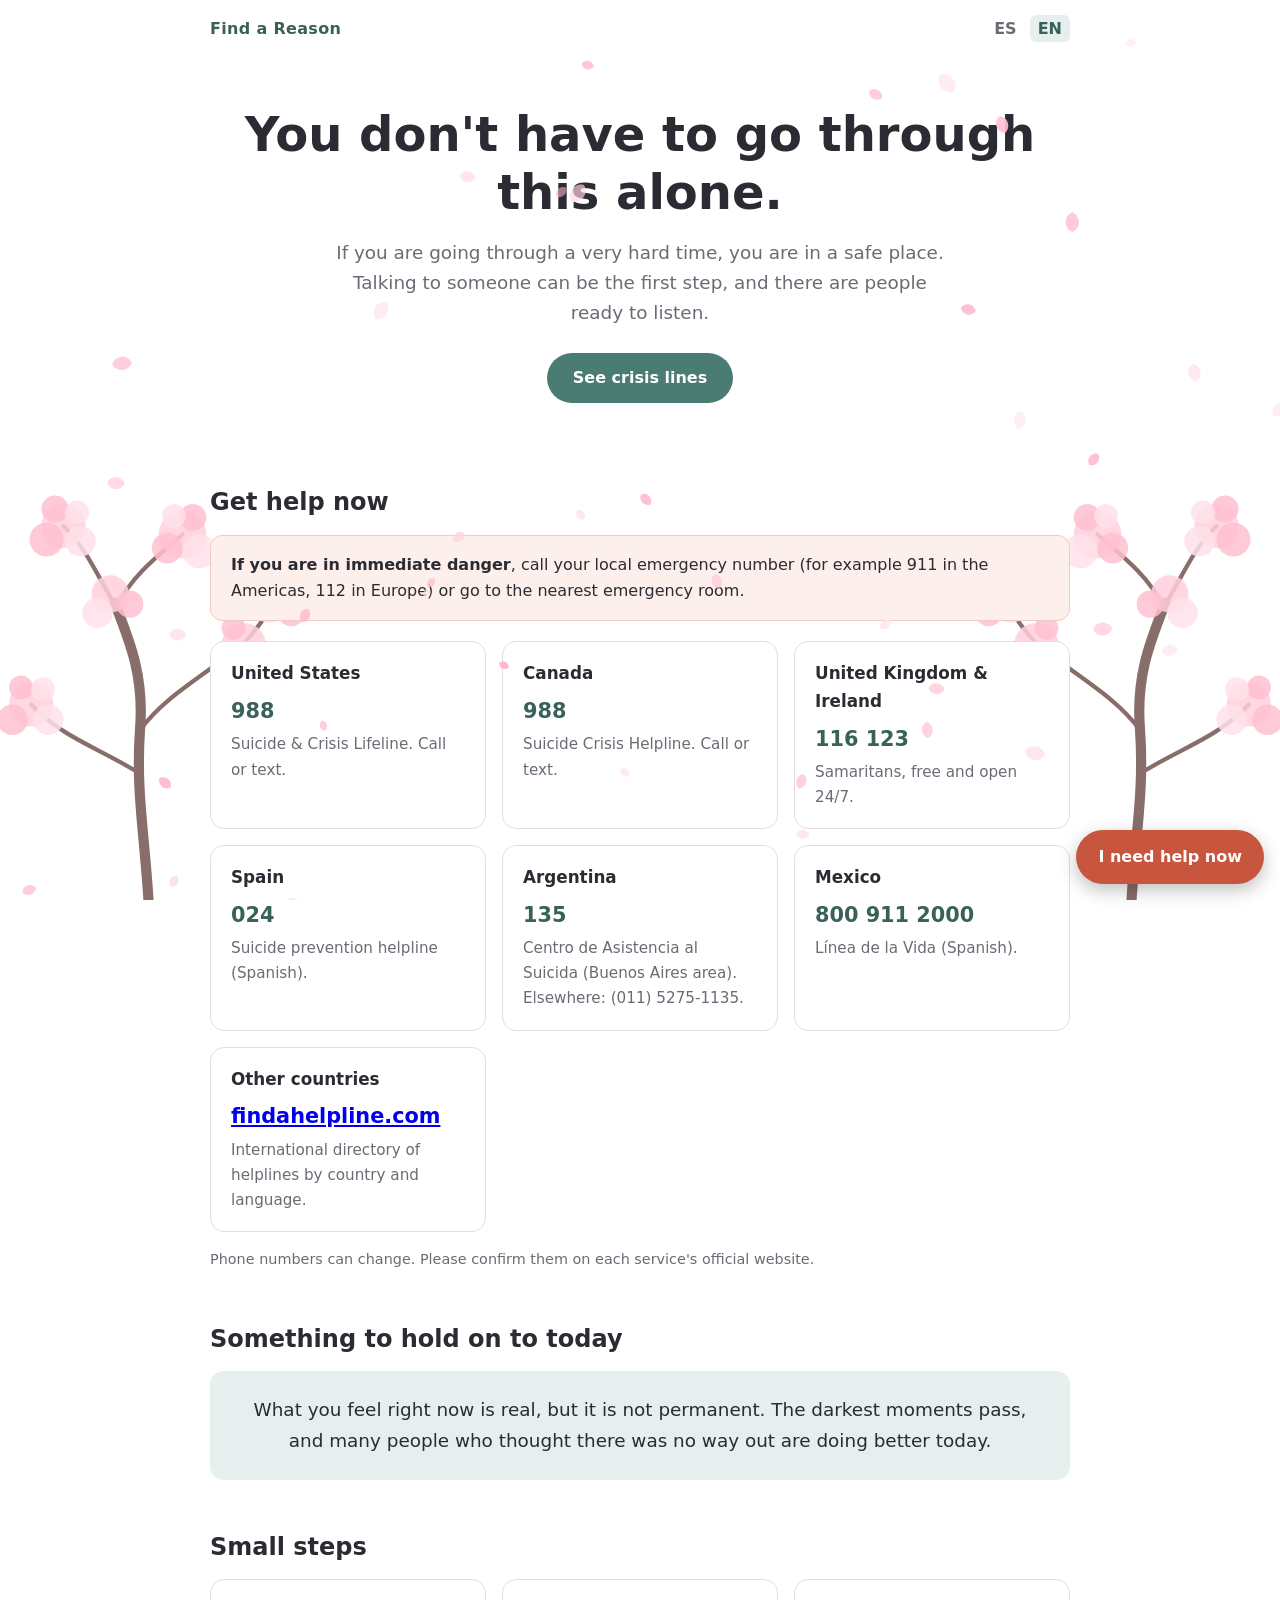
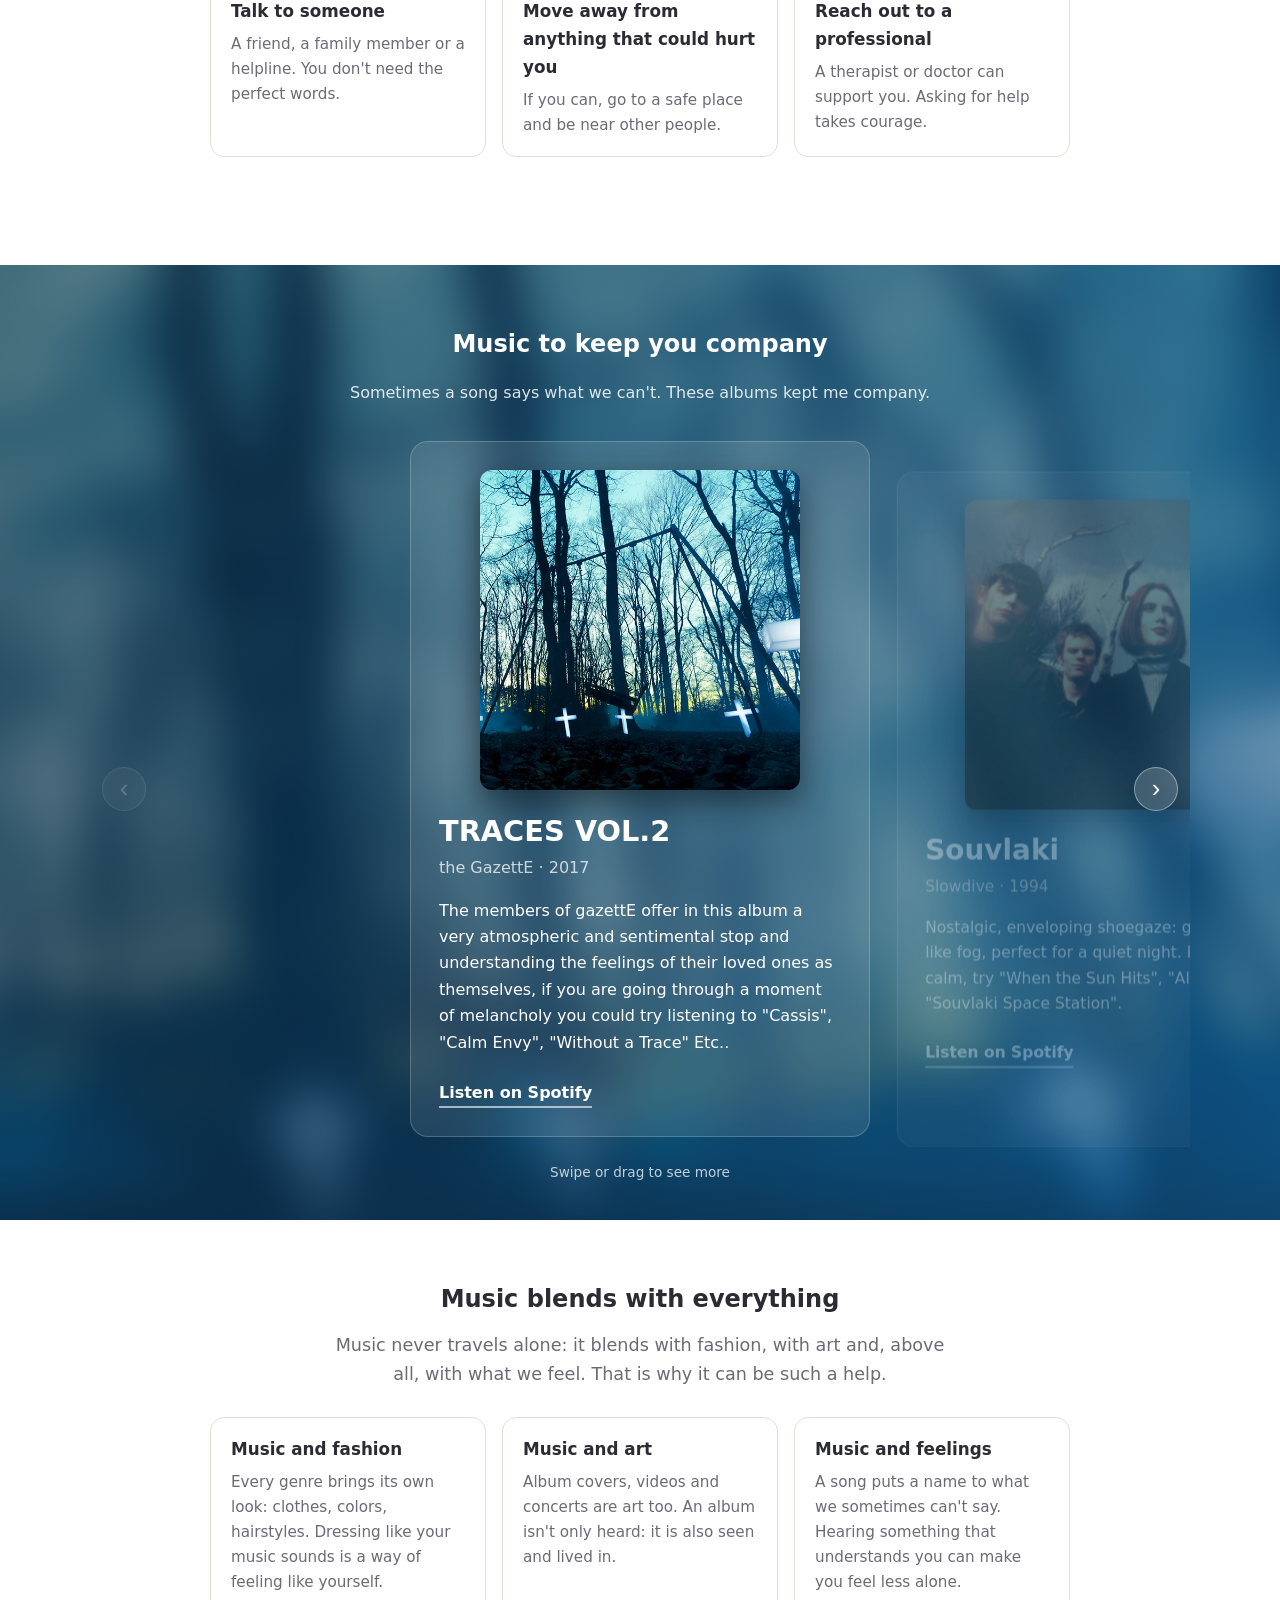
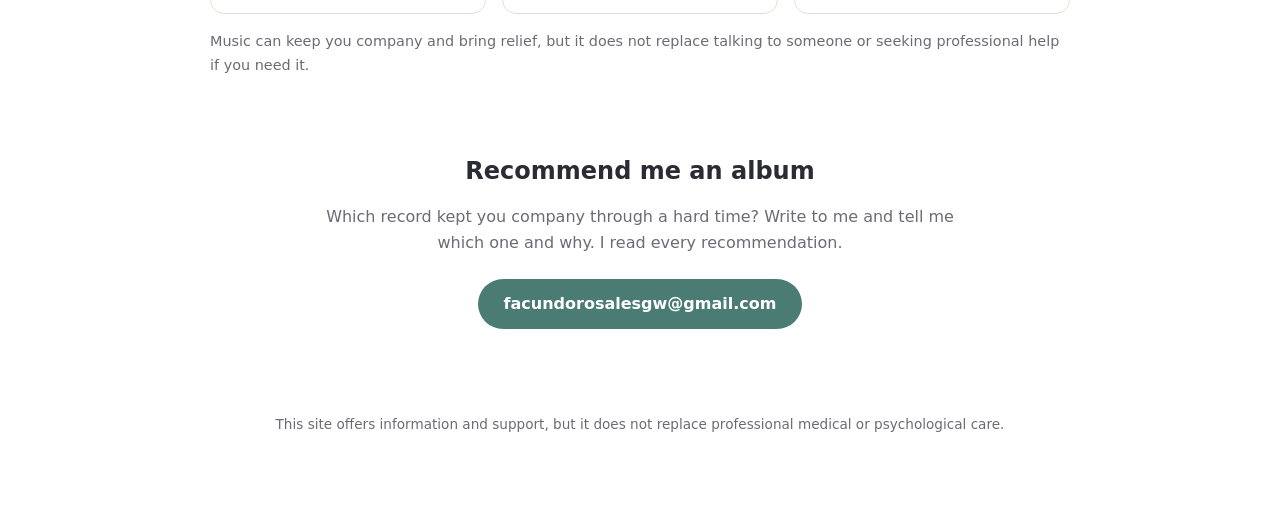
==== commit 54c4bcde: "musica, contacto y fondos de album" ====
--- a/en.html
+++ b/en.html
@@ -4,10 +4,10 @@
     <meta charset="UTF-8">
     <meta name="viewport" content="width=device-width, initial-scale=1.0">
     <title>Find a Reason | Support in difficult moments</title>
-    <meta name="description" content="If you are going through a hard time, you are not alone. Find crisis lines and support in your country.">
+    <meta name="description" content="If you are going through a hard time, you are not alone. Find crisis lines, music and support in your country.">
     <link rel="alternate" hreflang="es" href="index.html">
     <link rel="alternate" hreflang="en" href="en.html">
-    <link rel="stylesheet" href="style.css?v=1.0">
+    <link rel="stylesheet" href="style.css?v=3">
 </head>
 <body>
 
@@ -157,6 +157,9 @@
 
     <!-- ===== MUSIC ===== -->
     <section class="showcase music" id="music">
+        <div class="bg-img" aria-hidden="true"></div>
+        <div class="bg-img" aria-hidden="true"></div>
+
         <div class="showcase-head">
             <h2>Music to keep you company</h2>
             <p>Sometimes a song says what we can't. These albums kept me company.</p>
@@ -166,9 +169,9 @@
             <button class="arrow prev" type="button" aria-label="Previous">&#8249;</button>
             <div class="track" tabindex="0" aria-label="Recommended albums">
 
-                <article class="slide" data-c1="#0b2238" data-c2="#1b6ca8">
+                <article class="slide" data-c1="#0b2238" data-c2="#1b6ca8" data-bg="traces.jpg?v=3">
                     <div class="album-card">
-                        <img class="cover" src="traces.jpg" alt="Album cover of TRACES VOL.2 by the GazettE" draggable="false" loading="lazy" onerror="this.style.display='none'">
+                        <img class="cover" src="traces.jpg?v=3" alt="Album cover of TRACES VOL.2 by the GazettE" draggable="false" loading="lazy" onerror="this.style.display='none'">
                         <h3>TRACES VOL.2</h3>
                         <span>the GazettE · 2017</span>
                         <p>The members of gazettE offer in this album a very atmospheric and sentimental stop and understanding the feelings of their loved ones as themselves, if you are going through a moment of melancholy you could try listening to "Cassis", "Calm Envy", "Without a Trace" Etc..</p>
@@ -176,9 +179,9 @@
                     </div>
                 </article>
 
-                <article class="slide" data-c1="#2a1f33" data-c2="#b98aa8">
+                <article class="slide" data-c1="#2a1f33" data-c2="#b98aa8" data-bg="souvlaki.jpg?v=3">
                     <div class="album-card">
-                        <img class="cover" src="souvlaki.jpg" alt="Album cover of Souvlaki by Slowdive" draggable="false" loading="lazy" onerror="this.style.display='none'">
+                        <img class="cover" src="souvlaki.jpg?v=3" alt="Album cover of Souvlaki by Slowdive" draggable="false" loading="lazy" onerror="this.style.display='none'">
                         <h3>Souvlaki</h3>
                         <span>Slowdive · 1994</span>
                         <p>Nostalgic, enveloping shoegaze: guitars that float like fog, perfect for a quiet night. If you need calm, try "When the Sun Hits", "Alison" and "Souvlaki Space Station".</p>
@@ -188,10 +191,10 @@
 
                 <article class="slide" data-c1="#3b2a10" data-c2="#d09a3c">
                     <div class="album-card">
-                        <h3>Your next recommendation</h3>
-                        <span>Artist · Year</span>
-                        <p>Copy this scene to add more albums and change the colors in data-c1 and data-c2.</p>
-                        <a href="https://open.spotify.com" target="_blank" rel="noopener">Listen on Spotify</a>
+                        <h3>Got an album to recommend?</h3>
+                        <span>Your recommendation</span>
+                        <p>If there is a record that kept you company through a hard time, tell me about it and it might show up here to help someone else.</p>
+                        <a href="#contact">Write to me</a>
                     </div>
                 </article>
 
@@ -201,49 +204,34 @@
         <p class="hint">Swipe or drag to see more</p>
     </section>
 
-    <!-- ===== MOVIES ===== -->
-    <section class="showcase movies" id="movies">
-        <div class="showcase-head">
-            <h2>Movies to keep you company</h2>
-            <p>Stories that feel like a hug. Pick one for a quiet night.</p>
+    <!-- ===== MUSIC AND EVERYTHING ELSE ===== -->
+    <section class="about" id="why-music">
+        <h2>Music blends with everything</h2>
+        <p class="about-intro">Music never travels alone: it blends with fashion, with art and, above all, with what we feel. That is why it can be such a help.</p>
+
+        <div class="grid">
+            <div class="card">
+                <h3>Music and fashion</h3>
+                <p>Every genre brings its own look: clothes, colors, hairstyles. Dressing like your music sounds is a way of feeling like yourself.</p>
+            </div>
+            <div class="card">
+                <h3>Music and art</h3>
+                <p>Album covers, videos and concerts are art too. An album isn't only heard: it is also seen and lived in.</p>
+            </div>
+            <div class="card">
+                <h3>Music and feelings</h3>
+                <p>A song puts a name to what we sometimes can't say. Hearing something that understands you can make you feel less alone.</p>
+            </div>
         </div>
 
-        <div class="carousel">
-            <button class="arrow prev" type="button" aria-label="Previous">&#8249;</button>
-            <div class="track" tabindex="0" aria-label="Recommended movies">
-
-                <article class="slide" data-c1="#2b1d1a" data-c2="#c98a5b">
-                    <div class="album-card">
-                        <img class="cover poster" src="siempre-contigo.jpg" alt="Poster of the movie Siempre contigo" draggable="false" loading="lazy" onerror="this.style.display='none'">
-                        <h3>Siempre contigo</h3>
-                        <span>Movie · Year</span>
-                        <p>Too know how "HACHIKO" This movie is atractive and sentimental about a dog waiting him man.</p>
-                        <a href="https://www.google.com/search?q=Siempre+contigo+movie+where+to+watch" target="_blank" rel="noopener">Where to watch</a>
-                    </div>
-                </article>
-
-                <article class="slide" data-c1="#1d2b2a" data-c2="#5fa39a">
-                    <div class="album-card">
-                        <h3>Your next movie</h3>
-                        <span>Movie · Year</span>
-                        <p>Copy this scene to add more movies and change the colors in data-c1 and data-c2.</p>
-                        <a href="https://www.google.com/search?q=comforting+movies" target="_blank" rel="noopener">Where to watch</a>
-                    </div>
-                </article>
-
-            </div>
-            <button class="arrow next" type="button" aria-label="Next">&#8250;</button>
-        </div>
-        <p class="hint">Swipe or drag to see more</p>
+        <p class="note">Music can keep you company and bring relief, but it does not replace talking to someone or seeking professional help if you need it.</p>
     </section>
 
-    <!-- ===== BOOKS ===== -->
-    <section class="books" id="books">
-        <h2>Books to keep you company</h2>
-        <div class="soon">
-            <strong>Coming soon</strong><br>
-            We are preparing book recommendations.
-        </div>
+    <!-- ===== CONTACT ===== -->
+    <section class="contact" id="contact">
+        <h2>Recommend me an album</h2>
+        <p>Which record kept you company through a hard time? Write to me and tell me which one and why. I read every recommendation.</p>
+        <a class="btn" href="mailto:facundorosalesgw@gmail.com?subject=Album%20recommendation">facundorosalesgw@gmail.com</a>
     </section>
 
     <footer>
@@ -324,16 +312,18 @@
       draw();
     })();
 
-    /* ---------- Carousels (music and movies) ---------- */
+    /* ---------- Music carousel ---------- */
     document.querySelectorAll('.showcase').forEach(function (section) {
       var track = section.querySelector('.track');
       var slides = Array.prototype.slice.call(section.querySelectorAll('.slide'));
+      var layers = Array.prototype.slice.call(section.querySelectorAll('.bg-img'));
       var prev = section.querySelector('.prev');
       var next = section.querySelector('.next');
       if (!track || !slides.length) return;
 
       var current = null;
       var ticking = false;
+      var layerIndex = 0;
 
       function nearest() {
         var center = track.scrollLeft + track.clientWidth / 2;
@@ -345,10 +335,26 @@
         return best;
       }
 
+      /* Blurred album background, cross-fading between albums */
+      function setBackground(src) {
+        if (!layers.length) return;
+        if (!src) {
+          layers.forEach(function (l) { l.classList.remove('on'); });
+          return;
+        }
+        var incoming = layers[layerIndex % layers.length];
+        var outgoing = layers[(layerIndex + 1) % layers.length];
+        incoming.style.backgroundImage = "url('" + src + "')";
+        incoming.classList.add('on');
+        outgoing.classList.remove('on');
+        layerIndex++;
+      }
+
       function setActive(slide) {
         section.style.setProperty('--c1', slide.dataset.c1);
         section.style.setProperty('--c2', slide.dataset.c2);
         slides.forEach(function (s) { s.classList.toggle('active', s === slide); });
+        setBackground(slide.dataset.bg);
       }
 
       function update() {
--- a/style.css
+++ b/style.css
@@ -23,7 +23,7 @@
 }
 
 /* Todo el contenido por encima de los árboles de fondo */
-header, .hero, main, footer, .showcase, .books {
+header, .hero, main, footer, .showcase, .about, .contact {
   position: relative;
   z-index: 1;
 }
@@ -85,6 +85,7 @@
   padding: 12px 26px;
   border-radius: 999px;
   font-weight: 600;
+  overflow-wrap: anywhere;
 }
 
 .btn:hover { background: var(--accent-dark); }
@@ -219,7 +220,7 @@
   .tree { width: 46vw; opacity: 0.45; }
 }
 
-/* ---------- Carruseles (música y películas) ---------- */
+/* ---------- Carrusel de música ---------- */
 
 @property --c1 { syntax: "<color>"; inherits: true; initial-value: #0b2238; }
 @property --c2 { syntax: "<color>"; inherits: true; initial-value: #1b6ca8; }
@@ -228,6 +229,7 @@
   --c1: #0b2238;
   --c2: #1b6ca8;
   margin: 0;
+  overflow: hidden;
   background: linear-gradient(135deg, var(--c1), var(--c2), var(--c1));
   background-size: 250% 250%;
   animation: flow 14s ease-in-out infinite;
@@ -236,17 +238,34 @@
   padding: 60px 0 36px;
 }
 
-.showcase.movies {
-  --c1: #2b1d1a;
-  --c2: #c98a5b;
-}
-
 @keyframes flow {
   0%   { background-position: 0% 50%; }
   50%  { background-position: 100% 50%; }
   100% { background-position: 0% 50%; }
 }
 
+/* Fondo difuminado y semitransparente del álbum activo */
+.bg-img {
+  position: absolute;
+  inset: -60px;
+  z-index: 0;
+  background-size: cover;
+  background-position: center;
+  filter: blur(26px) saturate(1.15);
+  opacity: 0;
+  transition: opacity 1.4s ease;
+  pointer-events: none;
+}
+
+.bg-img.on { opacity: 0.4; }
+
+.showcase-head,
+.carousel,
+.hint {
+  position: relative;
+  z-index: 1;
+}
+
 .showcase-head {
   max-width: 700px;
   margin: 0 auto 24px;
@@ -257,7 +276,6 @@
 .showcase-head p { opacity: 0.85; }
 
 .carousel {
-  position: relative;
   max-width: 1100px;
   margin: 0 auto;
 }
@@ -330,11 +348,6 @@
   box-shadow: 0 12px 30px rgba(0, 0, 0, 0.45);
   -webkit-user-drag: none;
   user-select: none;
-}
-
-.cover.poster {
-  max-width: 240px;
-  aspect-ratio: 2 / 3;
 }
 
 .arrow {
@@ -367,22 +380,36 @@
   margin: 14px 0 0;
 }
 
-/* ---------- Libros ---------- */
-
-.books {
+/* ---------- La música lo mezcla todo ---------- */
+
+.about {
   max-width: 900px;
   margin: 0 auto;
-  padding: 48px 20px 60px;
-  text-align: center;
-}
-
-.soon {
-  display: inline-block;
-  border: 2px dashed var(--border);
-  border-radius: 14px;
-  padding: 22px 34px;
-  color: var(--muted);
-  background: rgba(255, 255, 255, 0.75);
+  padding: 60px 20px 20px;
+}
+
+.about h2 { text-align: center; }
+
+.about-intro {
+  text-align: center;
+  color: var(--muted);
+  font-size: 1.1rem;
+  max-width: 640px;
+  margin: 0 auto 28px;
+}
+
+/* ---------- Contacto ---------- */
+
+.contact {
+  max-width: 700px;
+  margin: 0 auto;
+  padding: 40px 20px 60px;
+  text-align: center;
+}
+
+.contact p {
+  color: var(--muted);
+  margin: 0 0 22px;
 }
 
 /* ---------- Accesibilidad ---------- */
@@ -391,5 +418,6 @@
   .showcase { animation: none; }
   .sway { animation: none; }
   .album-card { transition: none; }
+  .bg-img { transition: none; }
   .track { scroll-behavior: auto; }
 }
